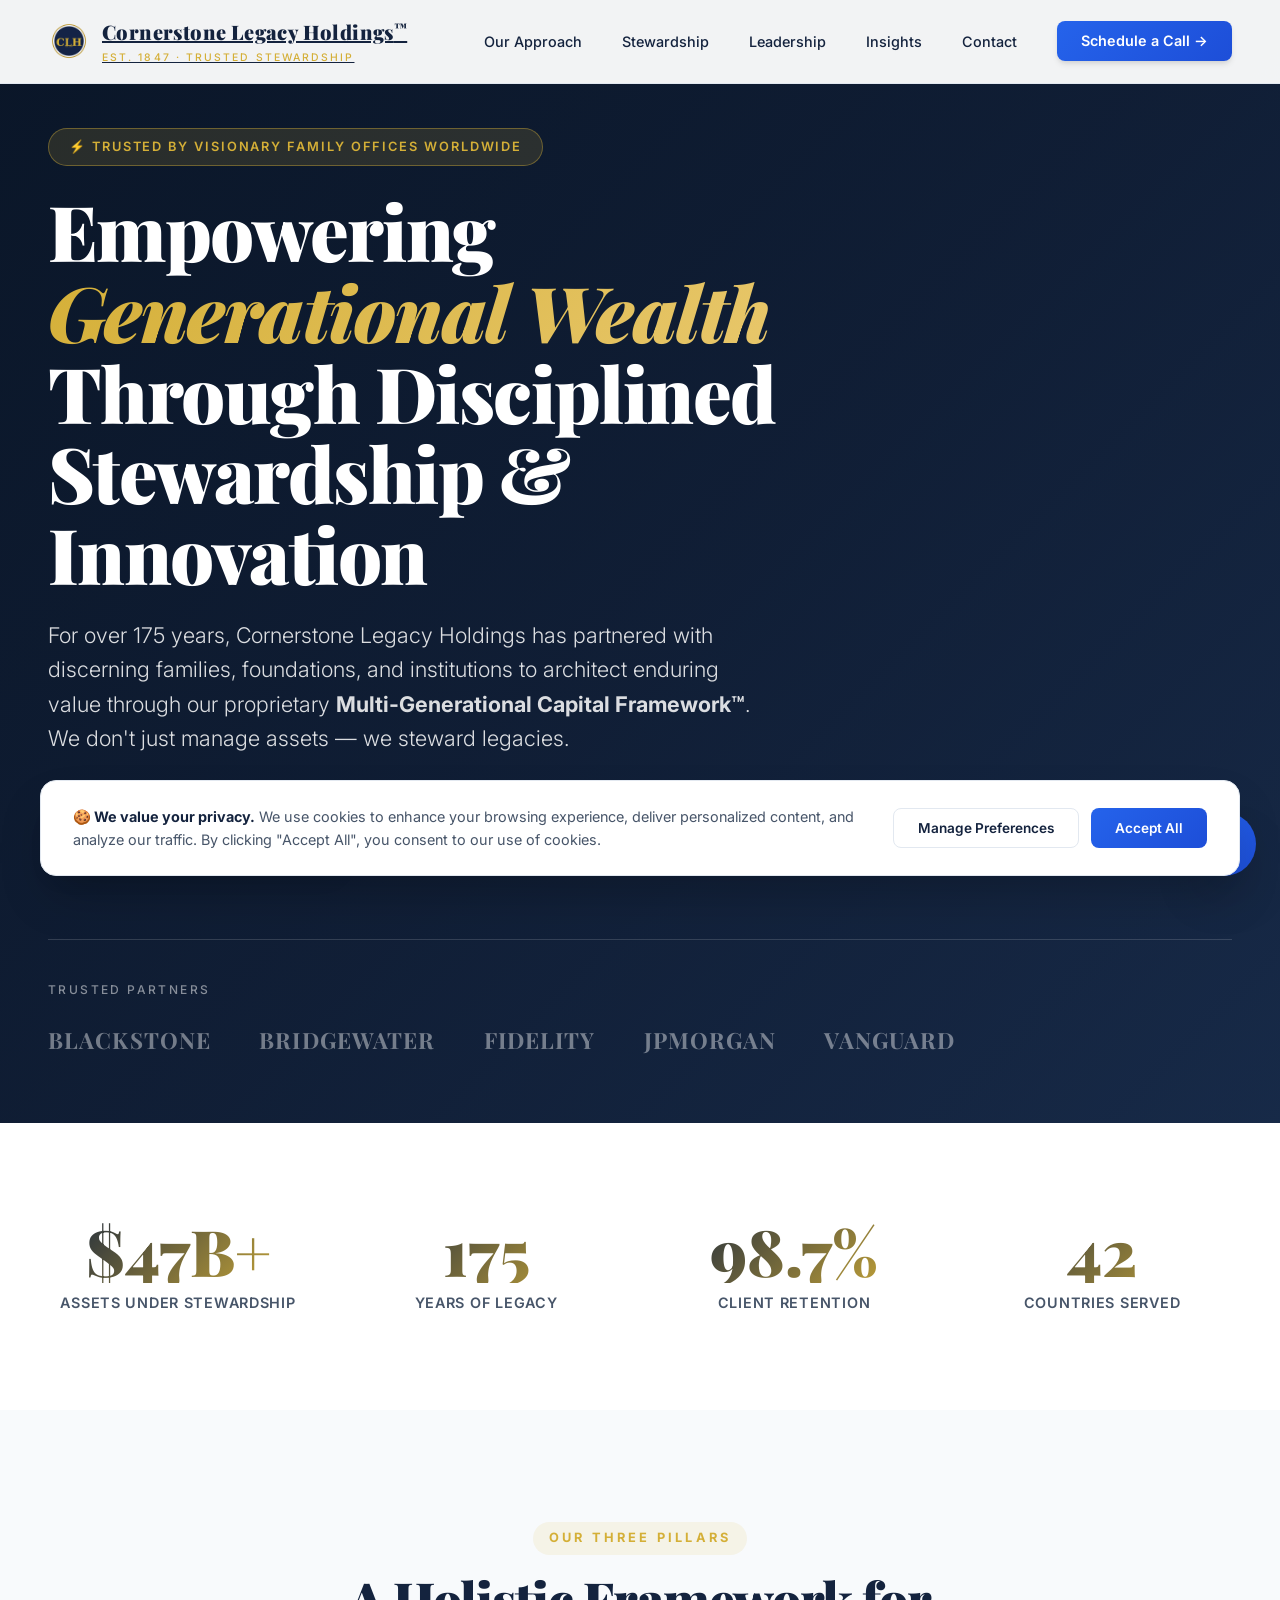
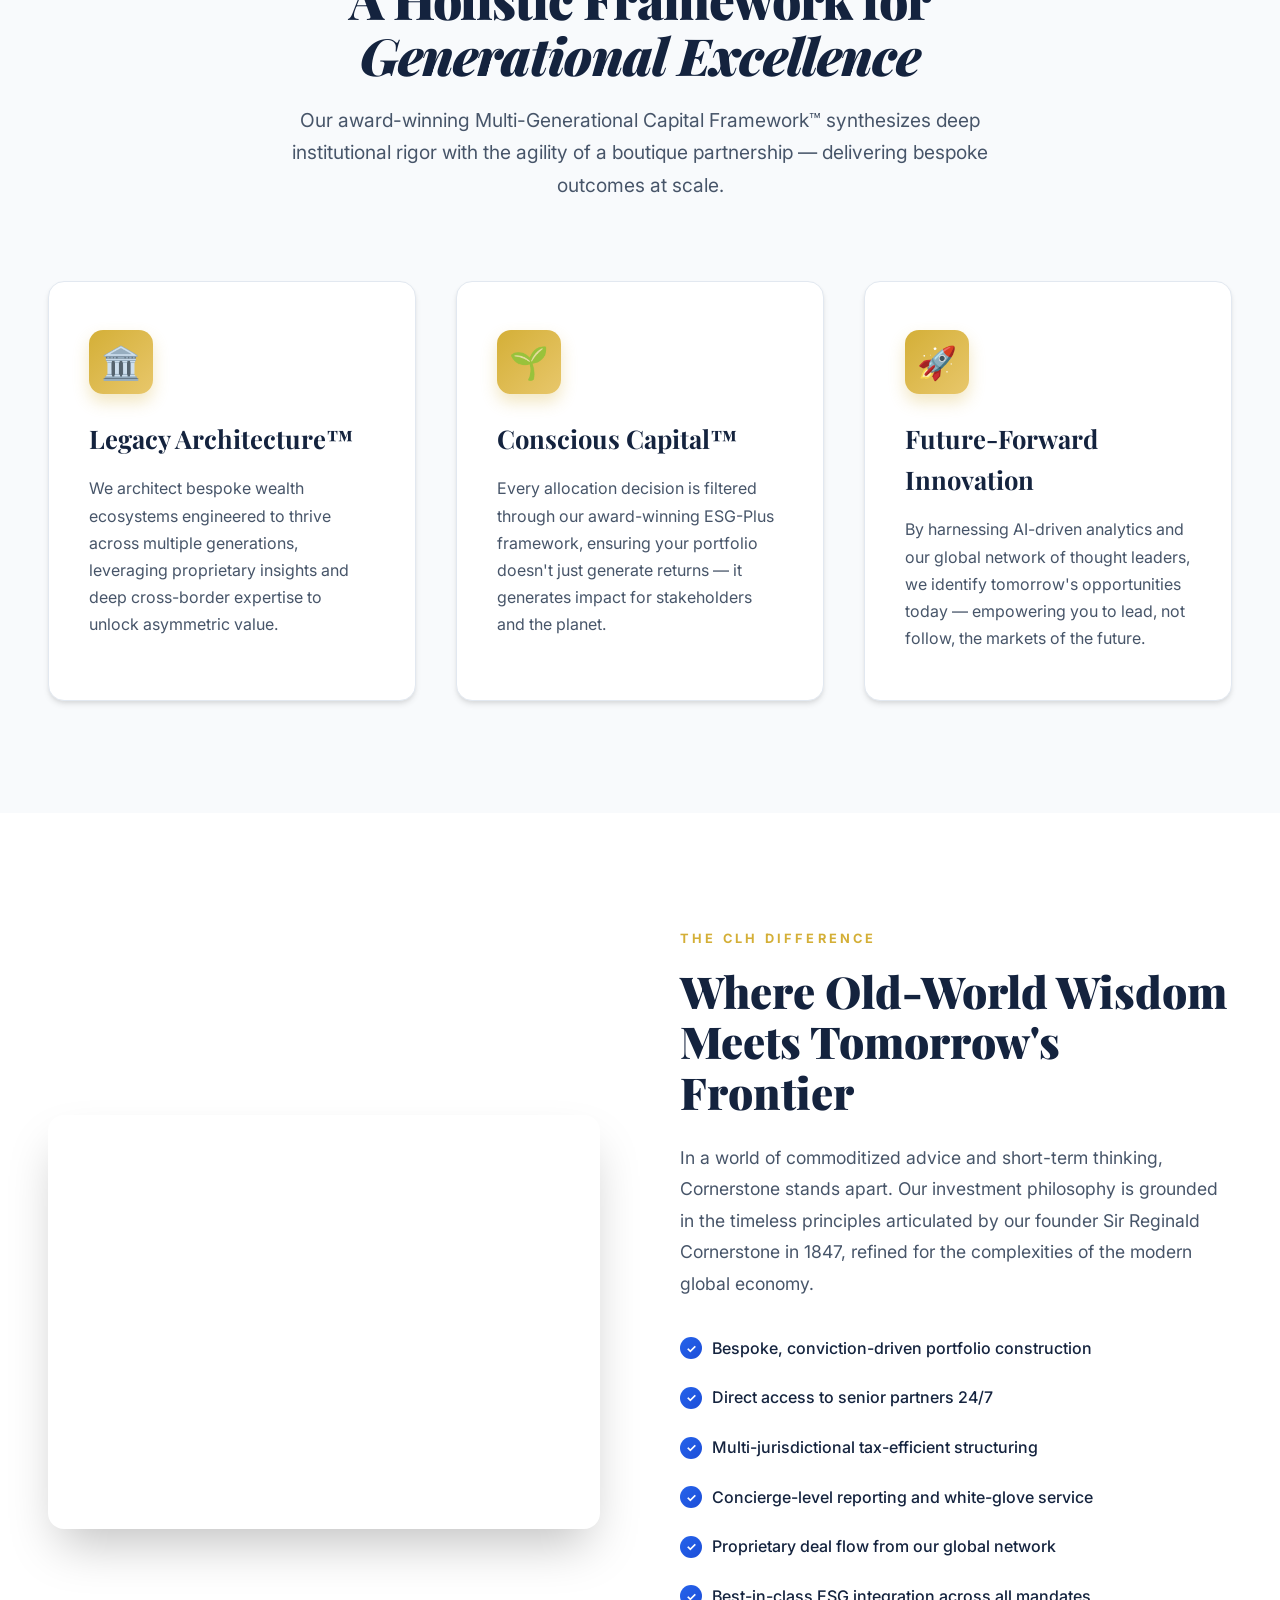
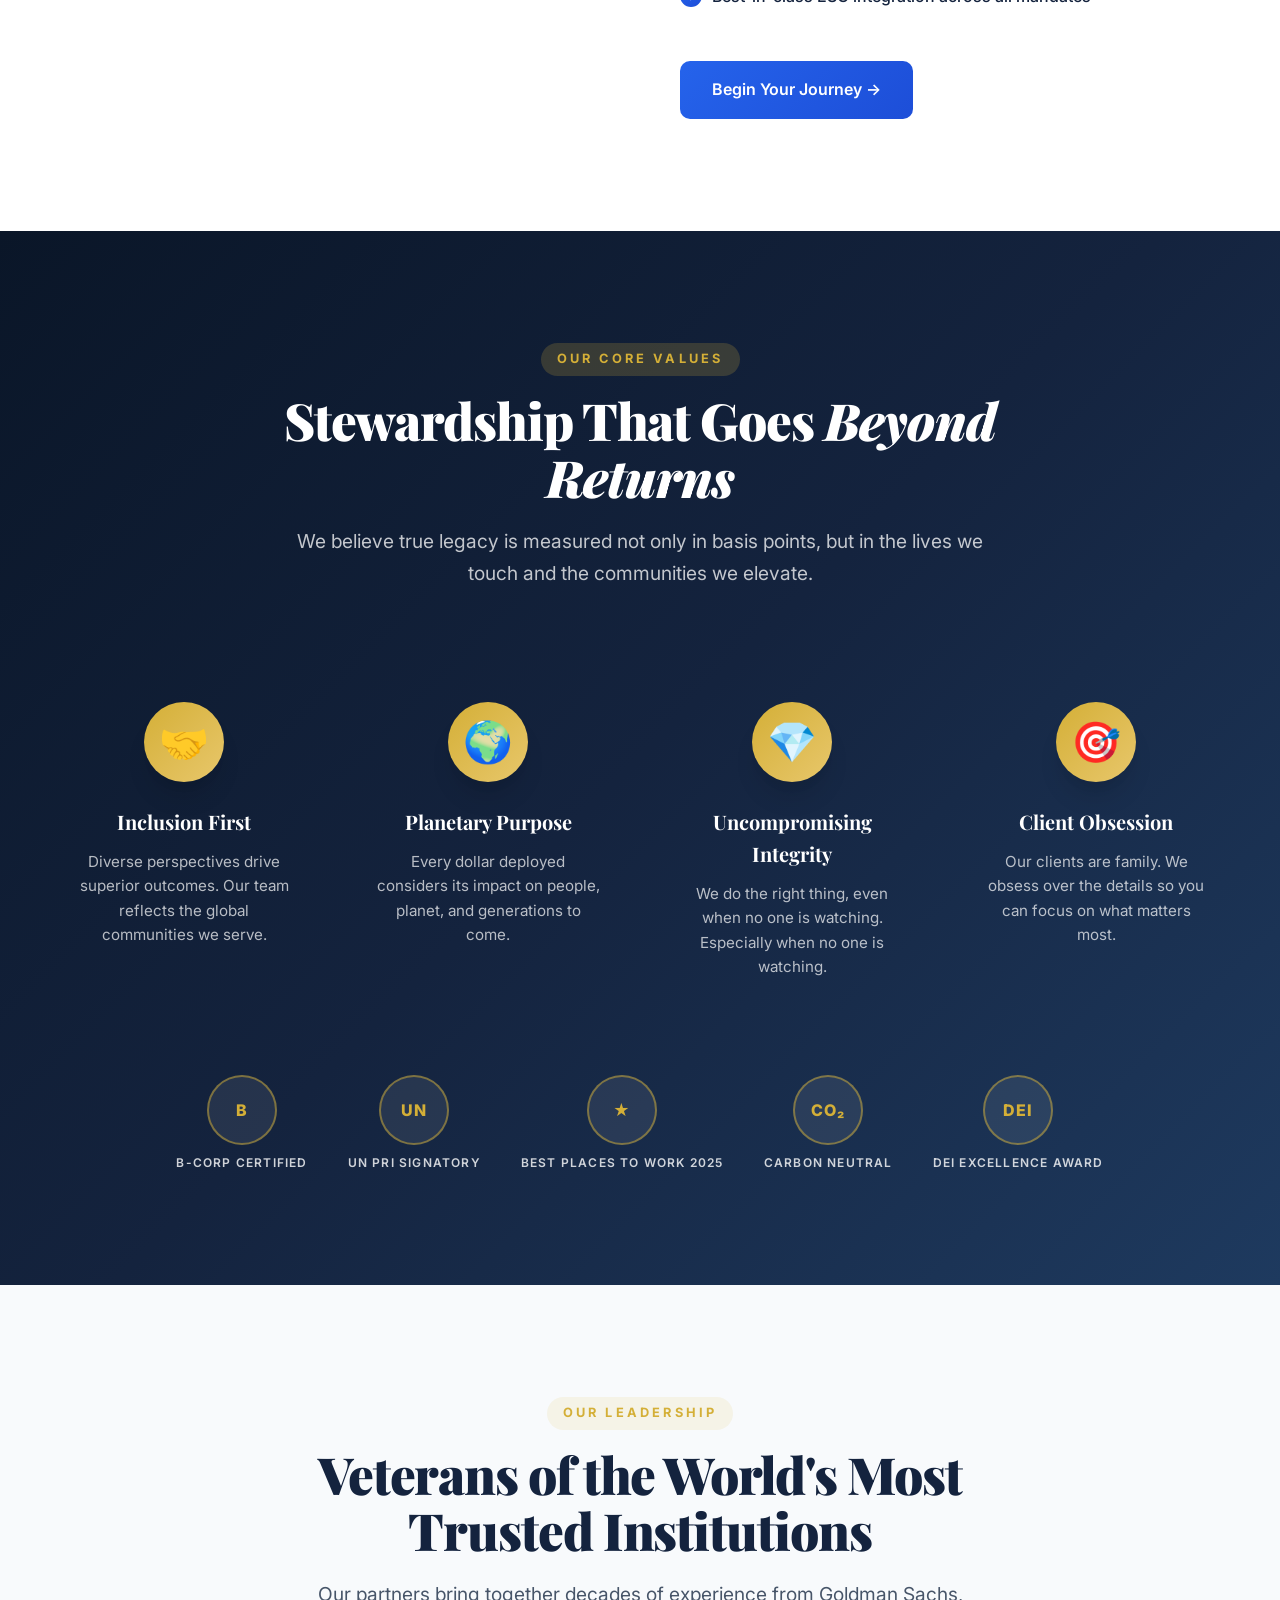
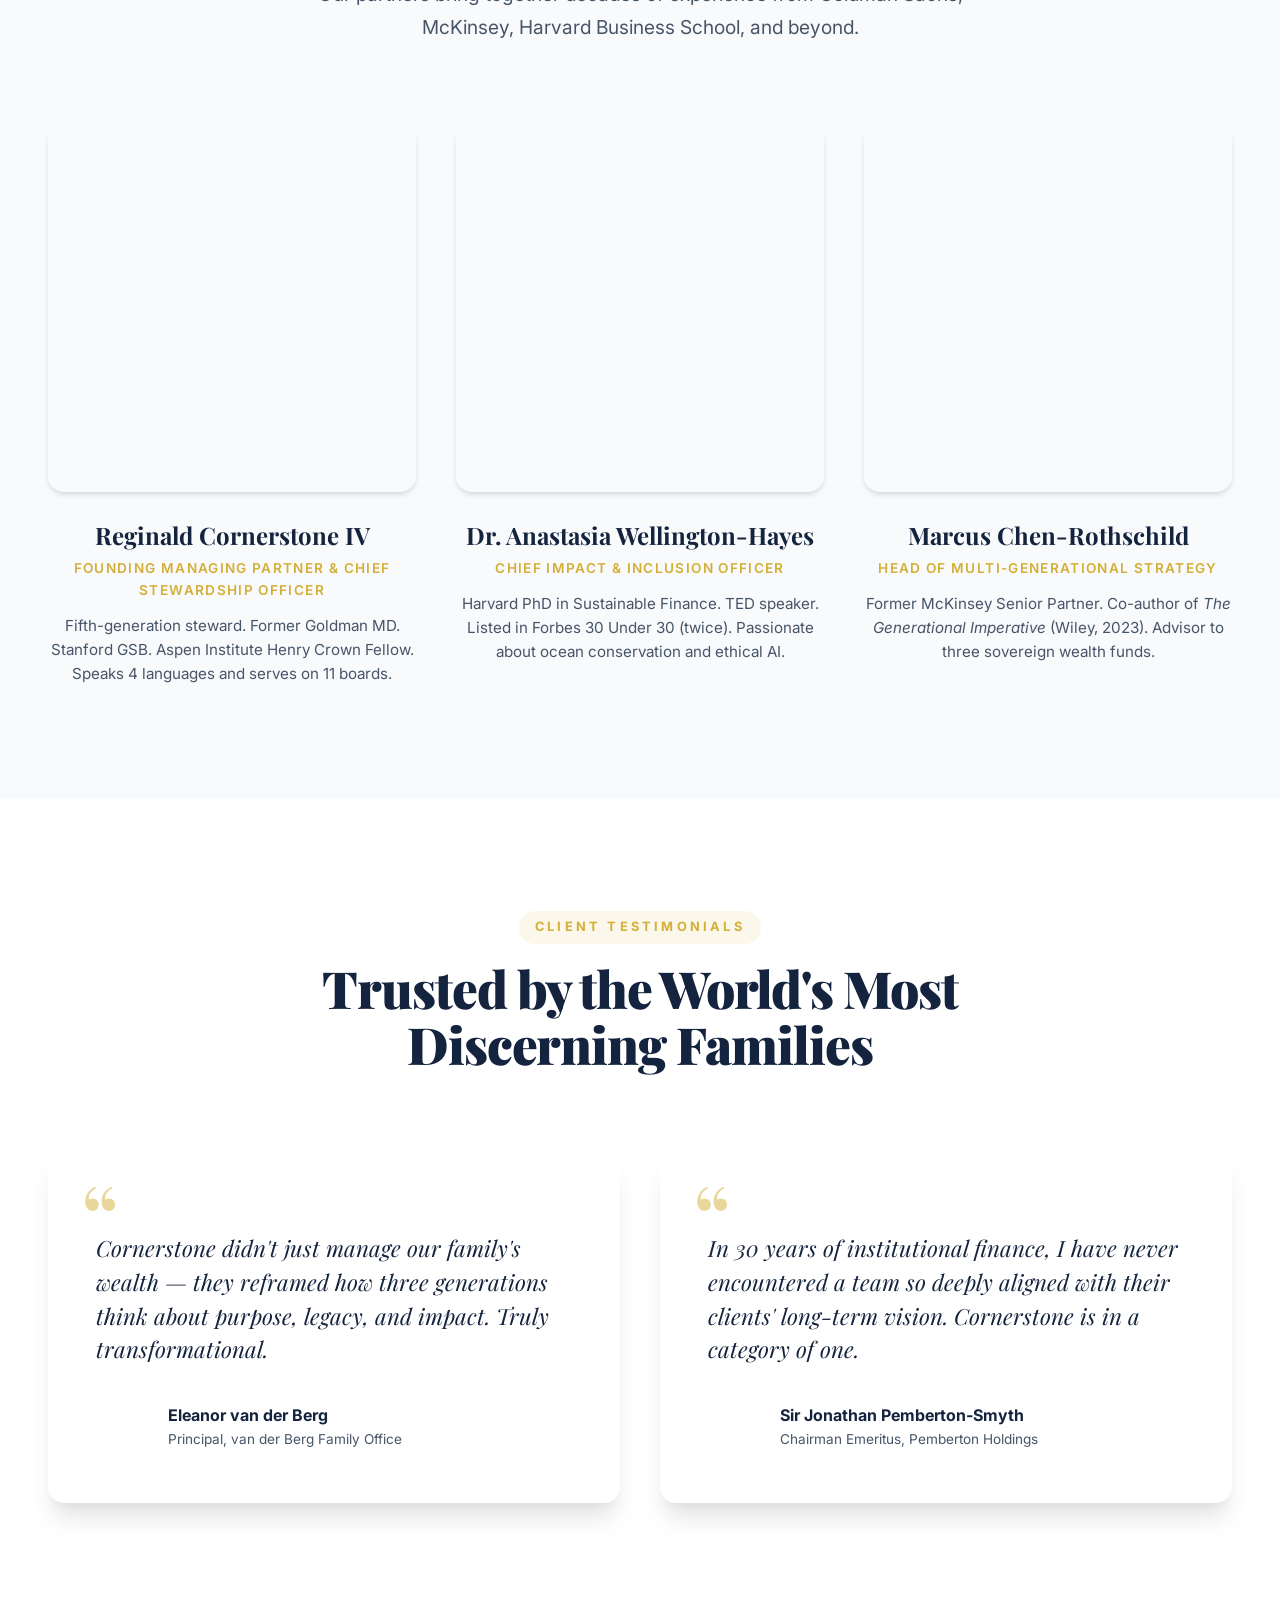
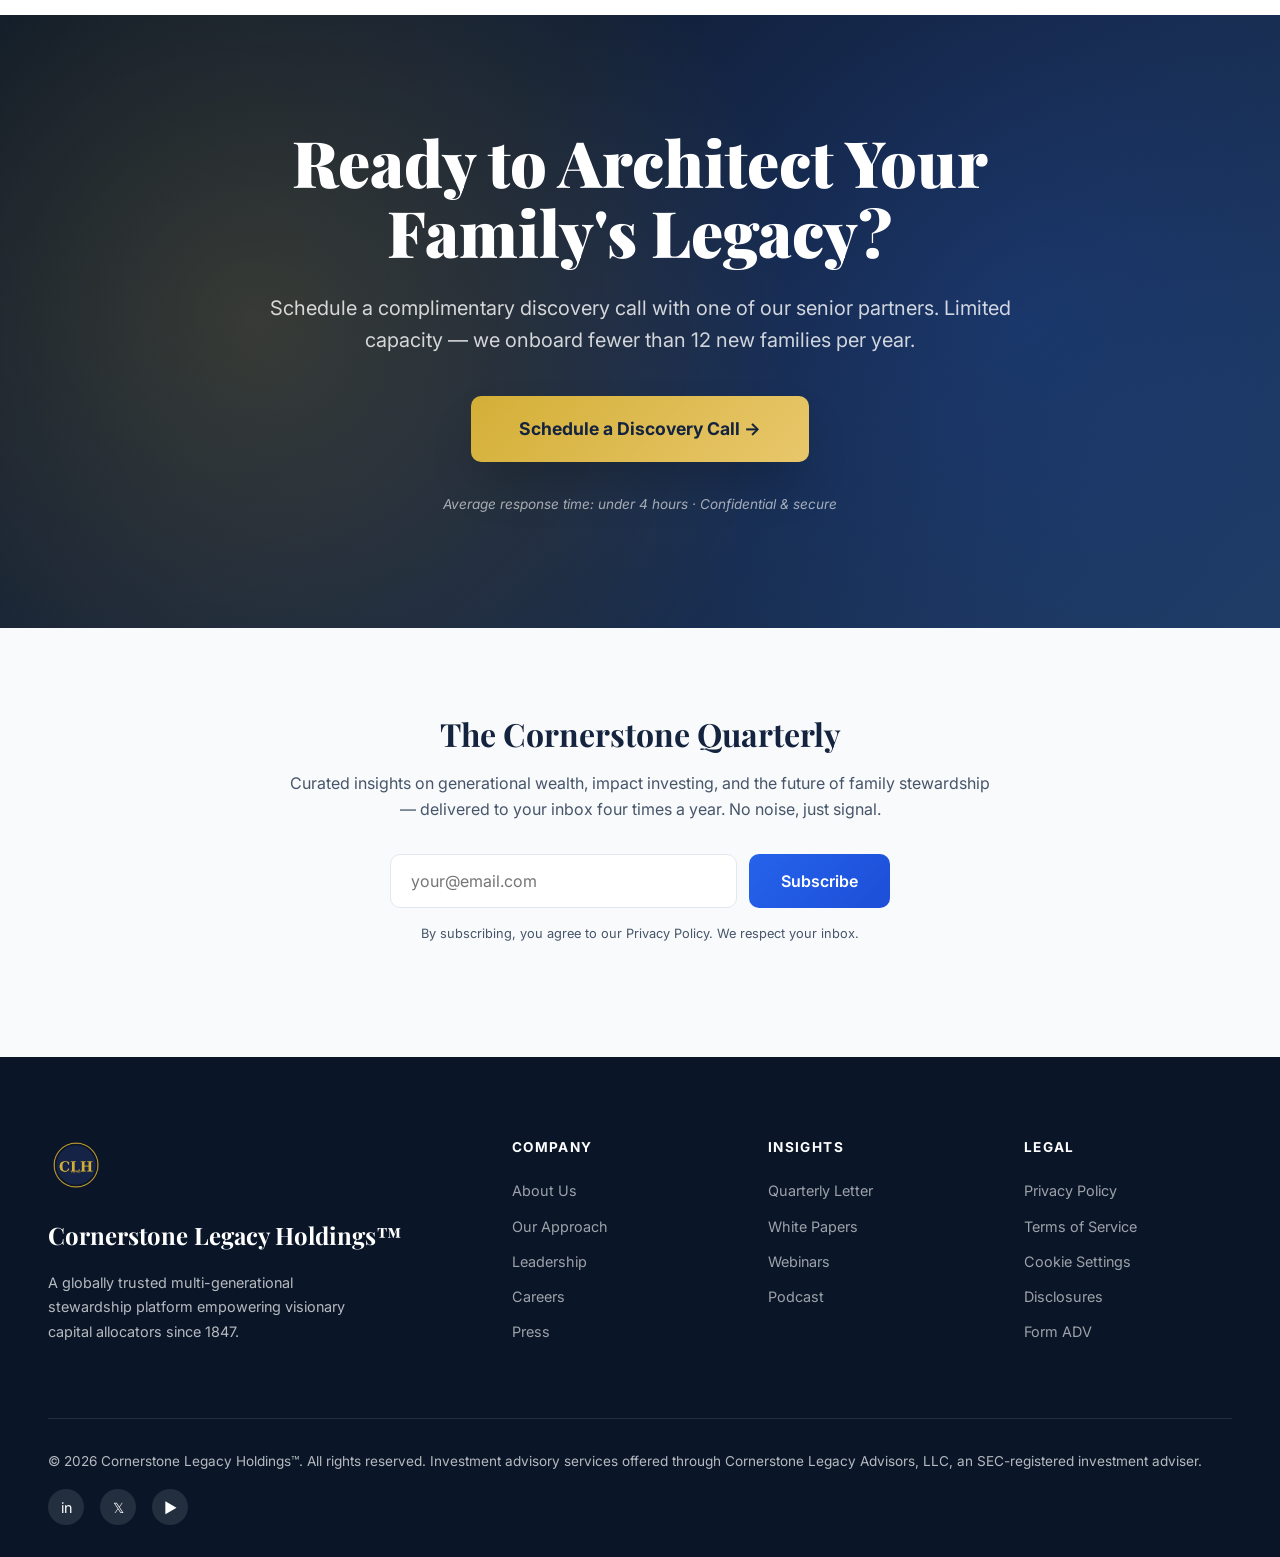
==== index.html @ 649a6844 "Add files via upload" ====
<!DOCTYPE html>
<html lang="en">
<head>
  <meta charset="UTF-8">
  <meta name="viewport" content="width=device-width, initial-scale=1.0">
  <title>Cornerstone Legacy Holdings™ | Disrupting Tradition. Honoring Legacy.</title>
  <meta name="description" content="Cornerstone Legacy Holdings is a globally trusted multi-generational stewardship platform empowering visionary capital allocators since 1847.">
  <link rel="icon" type="image/png" href="clh-logo.png">
  <link rel="stylesheet" href="style.css">
</head>
<body>

  <!-- NAVBAR -->
  <header class="navbar">
    <a href="#" class="brand">
      <img src="clh-logo.png" alt="CLH">
      <div>
        Cornerstone Legacy Holdings<sup style="font-size:0.6em">™</sup>
        <span class="tagline">Est. 1847 · Trusted Stewardship</span>
      </div>
    </a>
    <nav>
      <ul>
        <li><a href="#approach">Our Approach</a></li>
        <li><a href="#values">Stewardship</a></li>
        <li><a href="#team">Leadership</a></li>
        <li><a href="#insights">Insights</a></li>
        <li><a href="#contact">Contact</a></li>
        <li><a href="#contact" class="cta">Schedule a Call →</a></li>
      </ul>
    </nav>
  </header>

  <!-- HERO -->
  <section class="hero">
    <div class="hero-content">
      <div class="pre-headline">⚡ Trusted by Visionary Family Offices Worldwide</div>
      <h1>Empowering <span class="highlight">Generational Wealth</span> Through Disciplined Stewardship & Innovation</h1>
      <p class="lead">For over 175 years, Cornerstone Legacy Holdings has partnered with discerning families, foundations, and institutions to architect enduring value through our proprietary <strong>Multi-Generational Capital Framework™</strong>. We don't just manage assets — we steward legacies.</p>
      <div class="cta-row">
        <a href="#contact" class="btn-primary">Schedule a Discovery Call <span>→</span></a>
        <a href="#approach" class="btn-secondary">▶ Watch Our Story</a>
      </div>
      <div class="trusted-by">
        <p>Trusted Partners</p>
        <div class="logos">
          <span>BLACKSTONE</span>
          <span>BRIDGEWATER</span>
          <span>FIDELITY</span>
          <span>JPMORGAN</span>
          <span>VANGUARD</span>
        </div>
      </div>
    </div>
  </section>

  <!-- STATS -->
  <section class="stats">
    <div class="stats-grid">
      <div class="stat">
        <div class="number">$47B+</div>
        <div class="label">Assets Under Stewardship</div>
      </div>
      <div class="stat">
        <div class="number">175</div>
        <div class="label">Years of Legacy</div>
      </div>
      <div class="stat">
        <div class="number">98.7%</div>
        <div class="label">Client Retention</div>
      </div>
      <div class="stat">
        <div class="number">42</div>
        <div class="label">Countries Served</div>
      </div>
    </div>
  </section>

  <!-- PILLARS -->
  <section class="section section-light" id="approach">
    <div class="section-inner">
      <div class="section-header">
        <span class="eyebrow">Our Three Pillars</span>
        <h2>A Holistic Framework for <em>Generational Excellence</em></h2>
        <p>Our award-winning Multi-Generational Capital Framework™ synthesizes deep institutional rigor with the agility of a boutique partnership — delivering bespoke outcomes at scale.</p>
      </div>
      <div class="pillars">
        <div class="pillar">
          <div class="icon">🏛️</div>
          <h3>Legacy Architecture™</h3>
          <p>We architect bespoke wealth ecosystems engineered to thrive across multiple generations, leveraging proprietary insights and deep cross-border expertise to unlock asymmetric value.</p>
        </div>
        <div class="pillar">
          <div class="icon">🌱</div>
          <h3>Conscious Capital™</h3>
          <p>Every allocation decision is filtered through our award-winning ESG-Plus framework, ensuring your portfolio doesn't just generate returns — it generates impact for stakeholders and the planet.</p>
        </div>
        <div class="pillar">
          <div class="icon">🚀</div>
          <h3>Future-Forward Innovation</h3>
          <p>By harnessing AI-driven analytics and our global network of thought leaders, we identify tomorrow's opportunities today — empowering you to lead, not follow, the markets of the future.</p>
        </div>
      </div>
    </div>
  </section>

  <!-- APPROACH -->
  <section class="section">
    <div class="section-inner">
      <div class="approach-grid">
        <div class="approach-image"></div>
        <div class="approach-content">
          <span class="eyebrow">The CLH Difference</span>
          <h2>Where Old-World Wisdom Meets Tomorrow's Frontier</h2>
          <p>In a world of commoditized advice and short-term thinking, Cornerstone stands apart. Our investment philosophy is grounded in the timeless principles articulated by our founder Sir Reginald Cornerstone in 1847, refined for the complexities of the modern global economy.</p>
          <ul class="checklist">
            <li>Bespoke, conviction-driven portfolio construction</li>
            <li>Direct access to senior partners 24/7</li>
            <li>Multi-jurisdictional tax-efficient structuring</li>
            <li>Concierge-level reporting and white-glove service</li>
            <li>Proprietary deal flow from our global network</li>
            <li>Best-in-class ESG integration across all mandates</li>
          </ul>
          <a href="#contact" class="btn-primary" style="background: var(--gradient-cta); color: white; padding: 1rem 2rem; border-radius: 10px; text-decoration: none; display: inline-block; margin-top: 1rem; font-weight: 600;">Begin Your Journey →</a>
        </div>
      </div>
    </div>
  </section>

  <!-- VALUES (DEI/ESG section) -->
  <section class="section section-dark" id="values">
    <div class="section-inner">
      <div class="section-header">
        <span class="eyebrow" style="background: rgba(212,175,55,0.2);">Our Core Values</span>
        <h2>Stewardship That Goes <em>Beyond Returns</em></h2>
        <p>We believe true legacy is measured not only in basis points, but in the lives we touch and the communities we elevate.</p>
      </div>
      <div class="values">
        <div class="value">
          <div class="badge">🤝</div>
          <h4>Inclusion First</h4>
          <p>Diverse perspectives drive superior outcomes. Our team reflects the global communities we serve.</p>
        </div>
        <div class="value">
          <div class="badge">🌍</div>
          <h4>Planetary Purpose</h4>
          <p>Every dollar deployed considers its impact on people, planet, and generations to come.</p>
        </div>
        <div class="value">
          <div class="badge">💎</div>
          <h4>Uncompromising Integrity</h4>
          <p>We do the right thing, even when no one is watching. Especially when no one is watching.</p>
        </div>
        <div class="value">
          <div class="badge">🎯</div>
          <h4>Client Obsession</h4>
          <p>Our clients are family. We obsess over the details so you can focus on what matters most.</p>
        </div>
      </div>
      <div class="esg-badges">
        <div class="esg-badge"><div class="circle">B</div>B-Corp Certified</div>
        <div class="esg-badge"><div class="circle">UN</div>UN PRI Signatory</div>
        <div class="esg-badge"><div class="circle">★</div>Best Places to Work 2025</div>
        <div class="esg-badge"><div class="circle">CO₂</div>Carbon Neutral</div>
        <div class="esg-badge"><div class="circle">DEI</div>DEI Excellence Award</div>
      </div>
    </div>
  </section>

  <!-- TEAM -->
  <section class="section section-light" id="team">
    <div class="section-inner">
      <div class="section-header">
        <span class="eyebrow">Our Leadership</span>
        <h2>Veterans of the World's Most Trusted Institutions</h2>
        <p>Our partners bring together decades of experience from Goldman Sachs, McKinsey, Harvard Business School, and beyond.</p>
      </div>
      <div class="team-grid">
        <div class="team-card">
          <div class="photo" style="background-image:url('https://images.unsplash.com/photo-1560250097-0b93528c311a?auto=format&fit=crop&w=600&q=80');"></div>
          <h4>Reginald Cornerstone IV</h4>
          <div class="title">Founding Managing Partner & Chief Stewardship Officer</div>
          <p>Fifth-generation steward. Former Goldman MD. Stanford GSB. Aspen Institute Henry Crown Fellow. Speaks 4 languages and serves on 11 boards.</p>
        </div>
        <div class="team-card">
          <div class="photo" style="background-image:url('https://images.unsplash.com/photo-1573496359142-b8d87734a5a2?auto=format&fit=crop&w=600&q=80');"></div>
          <h4>Dr. Anastasia Wellington-Hayes</h4>
          <div class="title">Chief Impact & Inclusion Officer</div>
          <p>Harvard PhD in Sustainable Finance. TED speaker. Listed in Forbes 30 Under 30 (twice). Passionate about ocean conservation and ethical AI.</p>
        </div>
        <div class="team-card">
          <div class="photo" style="background-image:url('https://images.unsplash.com/photo-1507003211169-0a1dd7228f2d?auto=format&fit=crop&w=600&q=80');"></div>
          <h4>Marcus Chen-Rothschild</h4>
          <div class="title">Head of Multi-Generational Strategy</div>
          <p>Former McKinsey Senior Partner. Co-author of <em>The Generational Imperative</em> (Wiley, 2023). Advisor to three sovereign wealth funds.</p>
        </div>
      </div>
    </div>
  </section>

  <!-- TESTIMONIALS -->
  <section class="section">
    <div class="section-inner">
      <div class="section-header">
        <span class="eyebrow">Client Testimonials</span>
        <h2>Trusted by the World's Most Discerning Families</h2>
      </div>
      <div class="testimonials">
        <div class="testimonial">
          <blockquote>Cornerstone didn't just manage our family's wealth — they reframed how three generations think about purpose, legacy, and impact. Truly transformational.</blockquote>
          <div class="author">
            <div class="avatar" style="background-image:url('https://images.unsplash.com/photo-1438761681033-6461ffad8d80?auto=format&fit=crop&w=200&q=80');"></div>
            <div>
              <div class="name">Eleanor van der Berg</div>
              <div class="role">Principal, van der Berg Family Office</div>
            </div>
          </div>
        </div>
        <div class="testimonial">
          <blockquote>In 30 years of institutional finance, I have never encountered a team so deeply aligned with their clients' long-term vision. Cornerstone is in a category of one.</blockquote>
          <div class="author">
            <div class="avatar" style="background-image:url('https://images.unsplash.com/photo-1472099645785-5658abf4ff4e?auto=format&fit=crop&w=200&q=80');"></div>
            <div>
              <div class="name">Sir Jonathan Pemberton-Smyth</div>
              <div class="role">Chairman Emeritus, Pemberton Holdings</div>
            </div>
          </div>
        </div>
      </div>
    </div>
  </section>

  <!-- CTA -->
  <section class="cta-section" id="contact">
    <div class="inner">
      <h2>Ready to Architect Your Family's Legacy?</h2>
      <p>Schedule a complimentary discovery call with one of our senior partners. Limited capacity — we onboard fewer than 12 new families per year.</p>
      <a href="mailto:partnerships@cornerstonelegacy.com" class="btn-primary">Schedule a Discovery Call →</a>
      <div style="margin-top: 2rem; opacity: 0.6; font-size: 0.85rem;">
        <em>Average response time: under 4 hours · Confidential & secure</em>
      </div>
    </div>
  </section>

  <!-- NEWSLETTER -->
  <section class="newsletter">
    <div class="newsletter-inner">
      <h3>The Cornerstone Quarterly</h3>
      <p>Curated insights on generational wealth, impact investing, and the future of family stewardship — delivered to your inbox four times a year. No noise, just signal.</p>
      <form class="newsletter-form" onsubmit="event.preventDefault(); alert('Thank you for subscribing.');">
        <input type="email" placeholder="your@email.com" required>
        <button type="submit">Subscribe</button>
      </form>
      <p class="privacy">By subscribing, you agree to our Privacy Policy. We respect your inbox.</p>
    </div>
  </section>

  <!-- FOOTER -->
  <footer class="site-footer">
    <div class="footer-grid">
      <div class="footer-brand">
        <img src="clh-logo.png" alt="CLH">
        <h4>Cornerstone Legacy Holdings™</h4>
        <p>A globally trusted multi-generational stewardship platform empowering visionary capital allocators since 1847.</p>
      </div>
      <div class="footer-col">
        <h5>Company</h5>
        <ul>
          <li><a href="#">About Us</a></li>
          <li><a href="#">Our Approach</a></li>
          <li><a href="#">Leadership</a></li>
          <li><a href="#">Careers</a></li>
          <li><a href="#">Press</a></li>
        </ul>
      </div>
      <div class="footer-col">
        <h5>Insights</h5>
        <ul>
          <li><a href="#">Quarterly Letter</a></li>
          <li><a href="#">White Papers</a></li>
          <li><a href="#">Webinars</a></li>
          <li><a href="#">Podcast</a></li>
        </ul>
      </div>
      <div class="footer-col">
        <h5>Legal</h5>
        <ul>
          <li><a href="#">Privacy Policy</a></li>
          <li><a href="#">Terms of Service</a></li>
          <li><a href="#">Cookie Settings</a></li>
          <li><a href="#">Disclosures</a></li>
          <li><a href="#">Form ADV</a></li>
        </ul>
      </div>
    </div>
    <div class="footer-bottom">
      <div>© 2026 Cornerstone Legacy Holdings™. All rights reserved. Investment advisory services offered through Cornerstone Legacy Advisors, LLC, an SEC-registered investment adviser.</div>
      <div class="social">
        <a href="#" aria-label="LinkedIn">in</a>
        <a href="#" aria-label="Twitter">𝕏</a>
        <a href="#" aria-label="YouTube">▶</a>
      </div>
    </div>
  </footer>

  <!-- COOKIE BANNER -->
  <div class="cookie-banner" id="cookieBanner">
    <div class="text">
      <strong>🍪 We value your privacy.</strong> We use cookies to enhance your browsing experience, deliver personalized content, and analyze our traffic. By clicking "Accept All", you consent to our use of cookies.
    </div>
    <div class="actions">
      <button onclick="document.getElementById('cookieBanner').style.display='none'">Manage Preferences</button>
      <button class="accept" onclick="document.getElementById('cookieBanner').style.display='none'">Accept All</button>
    </div>
  </div>

  <!-- CHAT WIDGET -->
  <div class="chat-widget" onclick="alert('A senior partner will be with you shortly.');">💬</div>

  <!-- ANIMATE STAT NUMBERS -->
  <script>
  // Make the stat numbers count up on scroll
  const stats = document.querySelectorAll('.stat .number');
  const observer = new IntersectionObserver((entries) => {
    entries.forEach(entry => {
      if (entry.isIntersecting && !entry.target.dataset.done) {
        entry.target.dataset.done = '1';
        const final = entry.target.textContent;
        const match = final.match(/^([\$])?([\d.]+)(.*)$/);
        if (match) {
          const prefix = match[1] || '';
          const num = parseFloat(match[2]);
          const suffix = match[3] || '';
          let current = 0;
          const step = num / 60;
          const tick = () => {
            current += step;
            if (current >= num) {
              entry.target.textContent = final;
            } else {
              entry.target.textContent = prefix + (num >= 100 ? Math.round(current) : current.toFixed(1)) + suffix;
              requestAnimationFrame(tick);
            }
          };
          tick();
        }
      }
    });
  }, { threshold: 0.5 });
  stats.forEach(s => observer.observe(s));
  </script>

</body>
</html>
---- style.css ----
/* ==============================================
   CORNERSTONE LEGACY HOLDINGS — Brand System
   "Disrupting Tradition. Honoring Legacy."
   ============================================== */

@import url('https://fonts.googleapis.com/css2?family=Inter:wght@300;400;500;600;700;800&family=Playfair+Display:wght@700;900&display=swap');

:root {
  --navy: #14233E;
  --navy-deep: #0A1628;
  --gold: #D4AF37;
  --gold-light: #E8C76B;
  --slate: #475569;
  --gray-50: #F8FAFC;
  --gray-100: #F1F5F9;
  --gray-200: #E2E8F0;
  --gray-600: #475569;
  --white: #FFFFFF;
  --gradient-hero: linear-gradient(135deg, #0A1628 0%, #14233E 50%, #1E3A5F 100%);
  --gradient-gold: linear-gradient(135deg, #D4AF37 0%, #E8C76B 100%);
  --gradient-cta: linear-gradient(135deg, #2563EB 0%, #1D4ED8 100%);
  --shadow-sm: 0 1px 2px rgba(0,0,0,0.05);
  --shadow: 0 4px 6px -1px rgba(0,0,0,0.1), 0 2px 4px -1px rgba(0,0,0,0.06);
  --shadow-lg: 0 20px 25px -5px rgba(0,0,0,0.1), 0 10px 10px -5px rgba(0,0,0,0.04);
  --shadow-xl: 0 25px 50px -12px rgba(0,0,0,0.25);
}

* { margin: 0; padding: 0; box-sizing: border-box; }

html { scroll-behavior: smooth; }

body {
  font-family: 'Inter', -apple-system, BlinkMacSystemFont, sans-serif;
  color: var(--navy);
  line-height: 1.6;
  background: var(--white);
  overflow-x: hidden;
}

/* ============== NAVBAR ============== */

.navbar {
  position: fixed;
  top: 0;
  left: 0;
  right: 0;
  background: rgba(255,255,255,0.95);
  backdrop-filter: blur(12px);
  -webkit-backdrop-filter: blur(12px);
  border-bottom: 1px solid var(--gray-200);
  padding: 1rem 3rem;
  z-index: 1000;
  display: flex;
  justify-content: space-between;
  align-items: center;
  transition: all 0.3s ease;
}

.navbar .brand {
  display: flex;
  align-items: center;
  gap: 0.75rem;
  font-family: 'Playfair Display', serif;
  font-weight: 900;
  font-size: 1.25rem;
  color: var(--navy);
  letter-spacing: 0.02em;
}

.navbar .brand img {
  width: 42px;
  height: 42px;
}

.navbar .brand .tagline {
  display: block;
  font-family: 'Inter', sans-serif;
  font-size: 0.65rem;
  font-weight: 500;
  color: var(--gold);
  letter-spacing: 0.2em;
  text-transform: uppercase;
  margin-top: 2px;
}

.navbar nav ul {
  display: flex;
  gap: 2.5rem;
  list-style: none;
  align-items: center;
}

.navbar nav a {
  color: var(--navy);
  text-decoration: none;
  font-size: 0.9rem;
  font-weight: 500;
  transition: color 0.2s ease;
}

.navbar nav a:hover { color: var(--gold); }

.navbar .cta {
  background: var(--gradient-cta);
  color: white !important;
  padding: 0.7rem 1.5rem;
  border-radius: 8px;
  font-weight: 600;
  box-shadow: var(--shadow);
  transition: transform 0.2s ease, box-shadow 0.2s ease;
}

.navbar .cta:hover {
  transform: translateY(-2px);
  box-shadow: var(--shadow-lg);
}

/* ============== HERO ============== */

.hero {
  min-height: 100vh;
  background: var(--gradient-hero);
  color: white;
  position: relative;
  overflow: hidden;
  display: flex;
  align-items: center;
  padding: 8rem 3rem 4rem;
}

.hero::before {
  content: "";
  position: absolute;
  inset: 0;
  background-image: url('https://images.unsplash.com/photo-1486406146926-c627a92ad1ab?auto=format&fit=crop&w=2400&q=80');
  background-size: cover;
  background-position: center;
  opacity: 0.25;
  z-index: 0;
}

.hero::after {
  content: "";
  position: absolute;
  inset: 0;
  background: linear-gradient(135deg, rgba(10,22,40,0.85) 0%, rgba(20,35,62,0.7) 100%);
  z-index: 1;
}

.hero-content {
  position: relative;
  z-index: 2;
  max-width: 1280px;
  margin: 0 auto;
  width: 100%;
}

.hero .pre-headline {
  display: inline-block;
  padding: 0.5rem 1.25rem;
  background: rgba(212, 175, 55, 0.15);
  border: 1px solid rgba(212, 175, 55, 0.4);
  border-radius: 100px;
  color: var(--gold);
  font-size: 0.8rem;
  font-weight: 600;
  letter-spacing: 0.15em;
  text-transform: uppercase;
  margin-bottom: 1.5rem;
}

.hero h1 {
  font-family: 'Playfair Display', serif;
  font-size: clamp(2.5rem, 6vw, 5rem);
  font-weight: 900;
  line-height: 1.05;
  letter-spacing: -0.02em;
  margin-bottom: 1.5rem;
  max-width: 900px;
}

.hero h1 .highlight {
  background: var(--gradient-gold);
  -webkit-background-clip: text;
  -webkit-text-fill-color: transparent;
  background-clip: text;
  font-style: italic;
}

.hero p.lead {
  font-size: 1.35rem;
  line-height: 1.6;
  color: rgba(255,255,255,0.85);
  max-width: 720px;
  margin-bottom: 2.5rem;
  font-weight: 300;
}

.hero .cta-row {
  display: flex;
  gap: 1rem;
  flex-wrap: wrap;
}

.hero .btn-primary {
  background: var(--gradient-cta);
  color: white;
  padding: 1.1rem 2.25rem;
  border-radius: 10px;
  text-decoration: none;
  font-weight: 600;
  font-size: 1rem;
  display: inline-flex;
  align-items: center;
  gap: 0.5rem;
  box-shadow: var(--shadow-lg);
  transition: all 0.3s ease;
}

.hero .btn-primary:hover {
  transform: translateY(-3px);
  box-shadow: 0 30px 40px -10px rgba(37, 99, 235, 0.5);
}

.hero .btn-secondary {
  background: rgba(255,255,255,0.1);
  color: white;
  padding: 1.1rem 2.25rem;
  border-radius: 10px;
  text-decoration: none;
  font-weight: 500;
  font-size: 1rem;
  border: 1px solid rgba(255,255,255,0.3);
  backdrop-filter: blur(10px);
  transition: all 0.3s ease;
}

.hero .btn-secondary:hover {
  background: rgba(255,255,255,0.2);
  border-color: rgba(255,255,255,0.5);
}

/* Trusted by row */
.trusted-by {
  margin-top: 5rem;
  padding-top: 2.5rem;
  border-top: 1px solid rgba(255,255,255,0.15);
}

.trusted-by p {
  color: rgba(255,255,255,0.5);
  font-size: 0.75rem;
  font-weight: 500;
  letter-spacing: 0.2em;
  text-transform: uppercase;
  margin-bottom: 1.5rem;
}

.trusted-by .logos {
  display: flex;
  gap: 3rem;
  align-items: center;
  flex-wrap: wrap;
  opacity: 0.7;
  font-family: 'Playfair Display', serif;
  font-weight: 700;
}

.trusted-by .logos span {
  font-size: 1.4rem;
  color: rgba(255,255,255,0.6);
  letter-spacing: 0.05em;
}

/* ============== STATS ============== */

.stats {
  background: var(--white);
  padding: 6rem 3rem;
  position: relative;
}

.stats-grid {
  max-width: 1280px;
  margin: 0 auto;
  display: grid;
  grid-template-columns: repeat(4, 1fr);
  gap: 3rem;
  text-align: center;
}

.stat .number {
  font-family: 'Playfair Display', serif;
  font-size: 4rem;
  font-weight: 900;
  background: linear-gradient(135deg, var(--navy) 0%, var(--gold) 100%);
  -webkit-background-clip: text;
  -webkit-text-fill-color: transparent;
  line-height: 1;
  margin-bottom: 0.5rem;
}

.stat .label {
  color: var(--slate);
  font-size: 0.9rem;
  font-weight: 600;
  letter-spacing: 0.05em;
  text-transform: uppercase;
}

/* ============== SECTIONS ============== */

.section {
  padding: 7rem 3rem;
}

.section-light { background: var(--gray-50); }

.section-dark {
  background: var(--gradient-hero);
  color: white;
}

.section-inner {
  max-width: 1280px;
  margin: 0 auto;
}

.section-header {
  text-align: center;
  margin-bottom: 5rem;
}

.section-header .eyebrow {
  display: inline-block;
  color: var(--gold);
  font-size: 0.8rem;
  font-weight: 700;
  letter-spacing: 0.25em;
  text-transform: uppercase;
  margin-bottom: 1rem;
  padding: 0.4rem 1rem;
  background: rgba(212, 175, 55, 0.1);
  border-radius: 100px;
}

.section-header h2 {
  font-family: 'Playfair Display', serif;
  font-size: clamp(2rem, 4vw, 3.5rem);
  font-weight: 900;
  line-height: 1.1;
  letter-spacing: -0.02em;
  margin-bottom: 1.25rem;
  max-width: 800px;
  margin-left: auto;
  margin-right: auto;
}

.section-header p {
  font-size: 1.2rem;
  color: var(--slate);
  max-width: 700px;
  margin: 0 auto;
  line-height: 1.7;
}

.section-dark .section-header h2 { color: white; }
.section-dark .section-header p { color: rgba(255,255,255,0.75); }

/* Pillars (3-column feature grid) */
.pillars {
  display: grid;
  grid-template-columns: repeat(3, 1fr);
  gap: 2.5rem;
}

.pillar {
  background: white;
  padding: 3rem 2.5rem;
  border-radius: 16px;
  box-shadow: var(--shadow);
  transition: transform 0.3s ease, box-shadow 0.3s ease;
  border: 1px solid var(--gray-200);
}

.pillar:hover {
  transform: translateY(-8px);
  box-shadow: var(--shadow-xl);
}

.pillar .icon {
  width: 64px;
  height: 64px;
  background: var(--gradient-gold);
  border-radius: 14px;
  display: flex;
  align-items: center;
  justify-content: center;
  margin-bottom: 1.5rem;
  font-size: 2rem;
  color: var(--navy);
  box-shadow: 0 8px 16px rgba(212, 175, 55, 0.3);
}

.pillar h3 {
  font-family: 'Playfair Display', serif;
  font-size: 1.6rem;
  font-weight: 700;
  margin-bottom: 1rem;
  color: var(--navy);
}

.pillar p {
  color: var(--slate);
  line-height: 1.7;
}

/* Approach (2-column with image) */
.approach-grid {
  display: grid;
  grid-template-columns: 1fr 1fr;
  gap: 5rem;
  align-items: center;
}

.approach-image {
  border-radius: 16px;
  overflow: hidden;
  box-shadow: var(--shadow-xl);
  aspect-ratio: 4/3;
  background-image: url('https://images.unsplash.com/photo-1556761175-5973dc0f32e7?auto=format&fit=crop&w=1600&q=80');
  background-size: cover;
  background-position: center;
}

.approach-content h2 {
  font-family: 'Playfair Display', serif;
  font-size: 2.75rem;
  font-weight: 900;
  margin-bottom: 1.5rem;
  line-height: 1.15;
  color: var(--navy);
}

.approach-content .eyebrow {
  display: inline-block;
  color: var(--gold);
  font-size: 0.8rem;
  font-weight: 700;
  letter-spacing: 0.25em;
  text-transform: uppercase;
  margin-bottom: 1rem;
}

.approach-content p {
  color: var(--slate);
  font-size: 1.1rem;
  line-height: 1.8;
  margin-bottom: 1.5rem;
}

.checklist { list-style: none; margin: 1.5rem 0; }

.checklist li {
  padding: 0.75rem 0;
  padding-left: 2rem;
  position: relative;
  color: var(--navy);
  font-weight: 500;
}

.checklist li::before {
  content: "✓";
  position: absolute;
  left: 0;
  color: white;
  background: var(--gradient-cta);
  width: 22px;
  height: 22px;
  border-radius: 50%;
  display: flex;
  align-items: center;
  justify-content: center;
  font-size: 0.75rem;
  font-weight: 700;
  top: 0.85rem;
}

/* ESG / Values */
.values {
  display: grid;
  grid-template-columns: repeat(4, 1fr);
  gap: 2rem;
}

.value {
  text-align: center;
  padding: 2rem 1.5rem;
}

.value .badge {
  width: 80px;
  height: 80px;
  margin: 0 auto 1.5rem;
  background: var(--gradient-gold);
  border-radius: 50%;
  display: flex;
  align-items: center;
  justify-content: center;
  font-size: 2.5rem;
  box-shadow: var(--shadow-lg);
}

.value h4 {
  font-family: 'Playfair Display', serif;
  font-size: 1.25rem;
  font-weight: 700;
  margin-bottom: 0.75rem;
  color: white;
}

.value p {
  color: rgba(255,255,255,0.7);
  font-size: 0.95rem;
  line-height: 1.6;
}

/* ESG Badges row */
.esg-badges {
  display: flex;
  justify-content: center;
  gap: 2.5rem;
  margin-top: 4rem;
  flex-wrap: wrap;
}

.esg-badge {
  display: flex;
  flex-direction: column;
  align-items: center;
  gap: 0.5rem;
  color: rgba(255,255,255,0.8);
  font-size: 0.75rem;
  font-weight: 600;
  letter-spacing: 0.1em;
  text-transform: uppercase;
}

.esg-badge .circle {
  width: 70px;
  height: 70px;
  background: rgba(255,255,255,0.08);
  border: 2px solid rgba(212, 175, 55, 0.5);
  border-radius: 50%;
  display: flex;
  align-items: center;
  justify-content: center;
  font-size: 1rem;
  font-weight: 800;
  color: var(--gold);
}

/* Team */
.team-grid {
  display: grid;
  grid-template-columns: repeat(3, 1fr);
  gap: 2.5rem;
}

.team-card {
  text-align: center;
}

.team-card .photo {
  width: 100%;
  aspect-ratio: 1;
  border-radius: 16px;
  background-size: cover;
  background-position: center;
  margin-bottom: 1.5rem;
  box-shadow: var(--shadow);
}

.team-card h4 {
  font-family: 'Playfair Display', serif;
  font-size: 1.5rem;
  font-weight: 700;
  margin-bottom: 0.25rem;
  color: var(--navy);
}

.team-card .title {
  color: var(--gold);
  font-size: 0.85rem;
  font-weight: 600;
  letter-spacing: 0.1em;
  text-transform: uppercase;
  margin-bottom: 0.75rem;
}

.team-card p {
  color: var(--slate);
  font-size: 0.95rem;
  line-height: 1.6;
}

/* Testimonials */
.testimonials {
  display: grid;
  grid-template-columns: repeat(2, 1fr);
  gap: 2.5rem;
}

.testimonial {
  background: white;
  padding: 3rem;
  border-radius: 16px;
  box-shadow: var(--shadow-lg);
  position: relative;
}

.testimonial::before {
  content: "\201C";
  position: absolute;
  top: 1rem;
  left: 2rem;
  font-family: 'Playfair Display', serif;
  font-size: 6rem;
  color: var(--gold);
  line-height: 1;
  opacity: 0.5;
}

.testimonial blockquote {
  font-family: 'Playfair Display', serif;
  font-size: 1.4rem;
  line-height: 1.5;
  color: var(--navy);
  font-style: italic;
  margin-bottom: 2rem;
  margin-top: 2rem;
}

.testimonial .author {
  display: flex;
  align-items: center;
  gap: 1rem;
}

.testimonial .author .avatar {
  width: 56px;
  height: 56px;
  border-radius: 50%;
  background-size: cover;
  background-position: center;
}

.testimonial .author .name {
  font-weight: 700;
  color: var(--navy);
}

.testimonial .author .role {
  color: var(--slate);
  font-size: 0.85rem;
}

/* CTA section */
.cta-section {
  background: var(--gradient-hero);
  color: white;
  text-align: center;
  padding: 7rem 3rem;
  position: relative;
  overflow: hidden;
}

.cta-section::before {
  content: "";
  position: absolute;
  inset: 0;
  background-image: radial-gradient(circle at 20% 50%, rgba(212, 175, 55, 0.2) 0%, transparent 50%),
                    radial-gradient(circle at 80% 50%, rgba(37, 99, 235, 0.2) 0%, transparent 50%);
}

.cta-section .inner {
  position: relative;
  z-index: 2;
  max-width: 800px;
  margin: 0 auto;
}

.cta-section h2 {
  font-family: 'Playfair Display', serif;
  font-size: clamp(2.25rem, 5vw, 4rem);
  font-weight: 900;
  margin-bottom: 1.5rem;
  line-height: 1.1;
}

.cta-section p {
  font-size: 1.25rem;
  color: rgba(255,255,255,0.8);
  margin-bottom: 2.5rem;
}

.cta-section .btn-primary {
  background: var(--gradient-gold);
  color: var(--navy);
  padding: 1.2rem 3rem;
  font-weight: 700;
  font-size: 1.1rem;
  border-radius: 10px;
  text-decoration: none;
  display: inline-flex;
  align-items: center;
  gap: 0.5rem;
  box-shadow: var(--shadow-xl);
  transition: transform 0.3s ease;
}

.cta-section .btn-primary:hover { transform: translateY(-3px) scale(1.02); }

/* Newsletter */
.newsletter {
  background: var(--gray-50);
  padding: 5rem 3rem;
}

.newsletter-inner {
  max-width: 700px;
  margin: 0 auto;
  text-align: center;
}

.newsletter h3 {
  font-family: 'Playfair Display', serif;
  font-size: 2rem;
  font-weight: 700;
  color: var(--navy);
  margin-bottom: 0.75rem;
}

.newsletter p {
  color: var(--slate);
  margin-bottom: 2rem;
}

.newsletter-form {
  display: flex;
  gap: 0.75rem;
  max-width: 500px;
  margin: 0 auto;
}

.newsletter-form input {
  flex: 1;
  padding: 1rem 1.25rem;
  border: 1px solid var(--gray-200);
  border-radius: 10px;
  font-family: inherit;
  font-size: 1rem;
  background: white;
}

.newsletter-form button {
  background: var(--gradient-cta);
  color: white;
  border: none;
  padding: 1rem 2rem;
  border-radius: 10px;
  font-weight: 600;
  cursor: pointer;
  font-size: 1rem;
  font-family: inherit;
}

.newsletter .privacy {
  margin-top: 1rem;
  font-size: 0.8rem;
  color: var(--slate);
}

/* Footer */
.site-footer {
  background: var(--navy-deep);
  color: rgba(255,255,255,0.7);
  padding: 5rem 3rem 2rem;
}

.footer-grid {
  max-width: 1280px;
  margin: 0 auto;
  display: grid;
  grid-template-columns: 2fr 1fr 1fr 1fr;
  gap: 3rem;
  margin-bottom: 4rem;
}

.footer-brand img { width: 56px; margin-bottom: 1rem; }

.footer-brand h4 {
  font-family: 'Playfair Display', serif;
  font-size: 1.5rem;
  color: white;
  margin-bottom: 1rem;
}

.footer-brand p {
  font-size: 0.9rem;
  line-height: 1.7;
  max-width: 320px;
}

.footer-col h5 {
  color: white;
  font-size: 0.85rem;
  font-weight: 700;
  letter-spacing: 0.1em;
  text-transform: uppercase;
  margin-bottom: 1.25rem;
}

.footer-col ul {
  list-style: none;
}

.footer-col li {
  margin-bottom: 0.6rem;
}

.footer-col a {
  color: rgba(255,255,255,0.6);
  text-decoration: none;
  font-size: 0.9rem;
  transition: color 0.2s ease;
}

.footer-col a:hover { color: var(--gold); }

.footer-bottom {
  max-width: 1280px;
  margin: 0 auto;
  padding-top: 2rem;
  border-top: 1px solid rgba(255,255,255,0.1);
  display: flex;
  justify-content: space-between;
  align-items: center;
  flex-wrap: wrap;
  gap: 1rem;
  font-size: 0.85rem;
}

.footer-bottom .social {
  display: flex;
  gap: 1rem;
}

.footer-bottom .social a {
  width: 36px;
  height: 36px;
  background: rgba(255,255,255,0.1);
  border-radius: 50%;
  display: flex;
  align-items: center;
  justify-content: center;
  color: white;
  text-decoration: none;
  font-size: 0.9rem;
  transition: background 0.2s ease;
}

.footer-bottom .social a:hover { background: var(--gold); }

/* Cookie banner */
.cookie-banner {
  position: fixed;
  bottom: 1.5rem;
  left: 1.5rem;
  right: 1.5rem;
  max-width: 1200px;
  margin: 0 auto;
  background: white;
  border-radius: 16px;
  padding: 1.5rem 2rem;
  box-shadow: var(--shadow-xl);
  z-index: 999;
  display: flex;
  align-items: center;
  gap: 2rem;
  border: 1px solid var(--gray-200);
}

.cookie-banner .text {
  flex: 1;
  font-size: 0.9rem;
  color: var(--slate);
  line-height: 1.6;
}

.cookie-banner .text strong { color: var(--navy); }

.cookie-banner .actions {
  display: flex;
  gap: 0.75rem;
}

.cookie-banner button {
  padding: 0.7rem 1.5rem;
  border-radius: 8px;
  font-family: inherit;
  font-weight: 600;
  font-size: 0.85rem;
  cursor: pointer;
  border: 1px solid var(--gray-200);
  background: white;
  color: var(--navy);
}

.cookie-banner button.accept {
  background: var(--gradient-cta);
  color: white;
  border: none;
}

/* Chat widget */
.chat-widget {
  position: fixed;
  bottom: 1.5rem;
  right: 1.5rem;
  width: 64px;
  height: 64px;
  background: var(--gradient-cta);
  border-radius: 50%;
  display: flex;
  align-items: center;
  justify-content: center;
  cursor: pointer;
  box-shadow: var(--shadow-xl);
  z-index: 998;
  font-size: 1.5rem;
  color: white;
  animation: pulse 2s ease-in-out infinite;
}

@keyframes pulse {
  0%, 100% { box-shadow: 0 0 0 0 rgba(37, 99, 235, 0.5); }
  50% { box-shadow: 0 0 0 20px rgba(37, 99, 235, 0); }
}

/* Responsive */
@media (max-width: 1024px) {
  .stats-grid { grid-template-columns: repeat(2, 1fr); }
  .pillars { grid-template-columns: 1fr; }
  .approach-grid { grid-template-columns: 1fr; gap: 3rem; }
  .values { grid-template-columns: repeat(2, 1fr); }
  .team-grid { grid-template-columns: 1fr; }
  .testimonials { grid-template-columns: 1fr; }
  .footer-grid { grid-template-columns: 1fr 1fr; }
  .navbar nav ul { display: none; }
  .navbar { padding: 1rem 1.5rem; }
  .hero { padding: 7rem 1.5rem 4rem; }
  .section { padding: 5rem 1.5rem; }
}
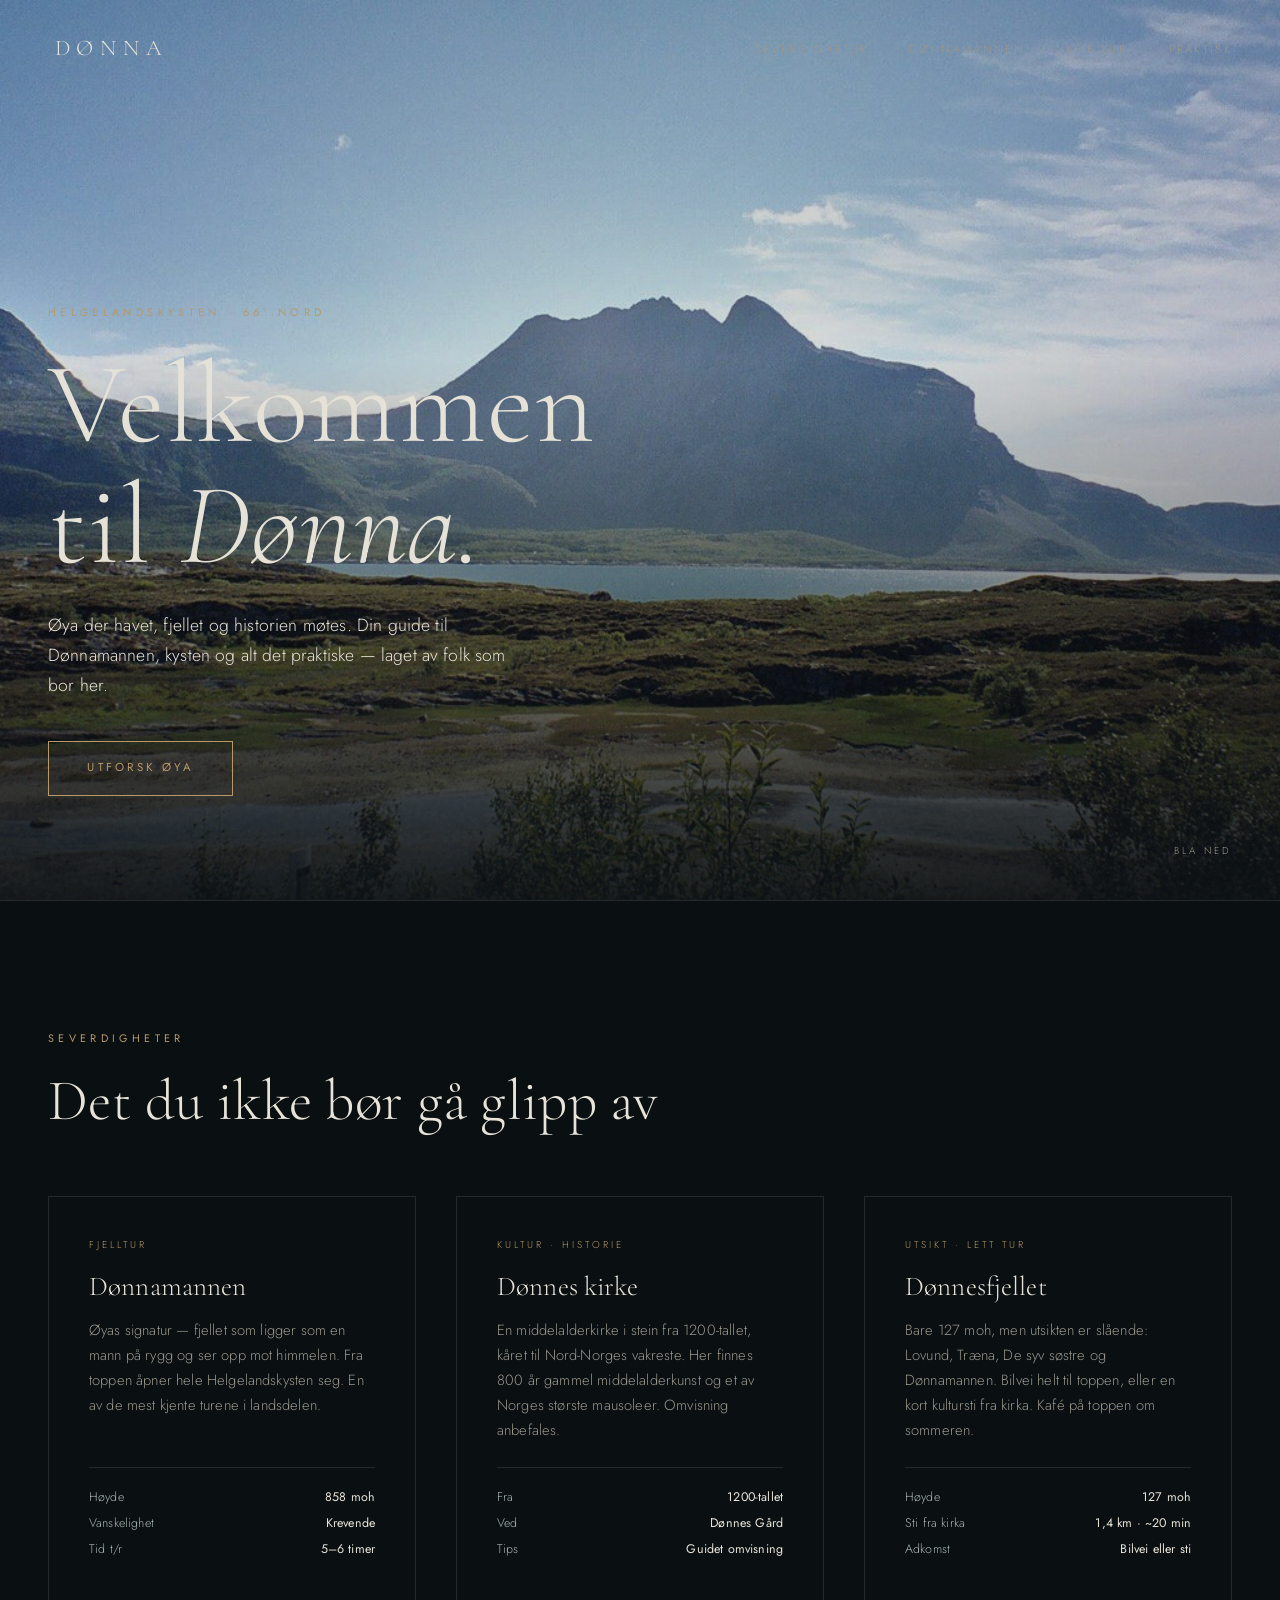
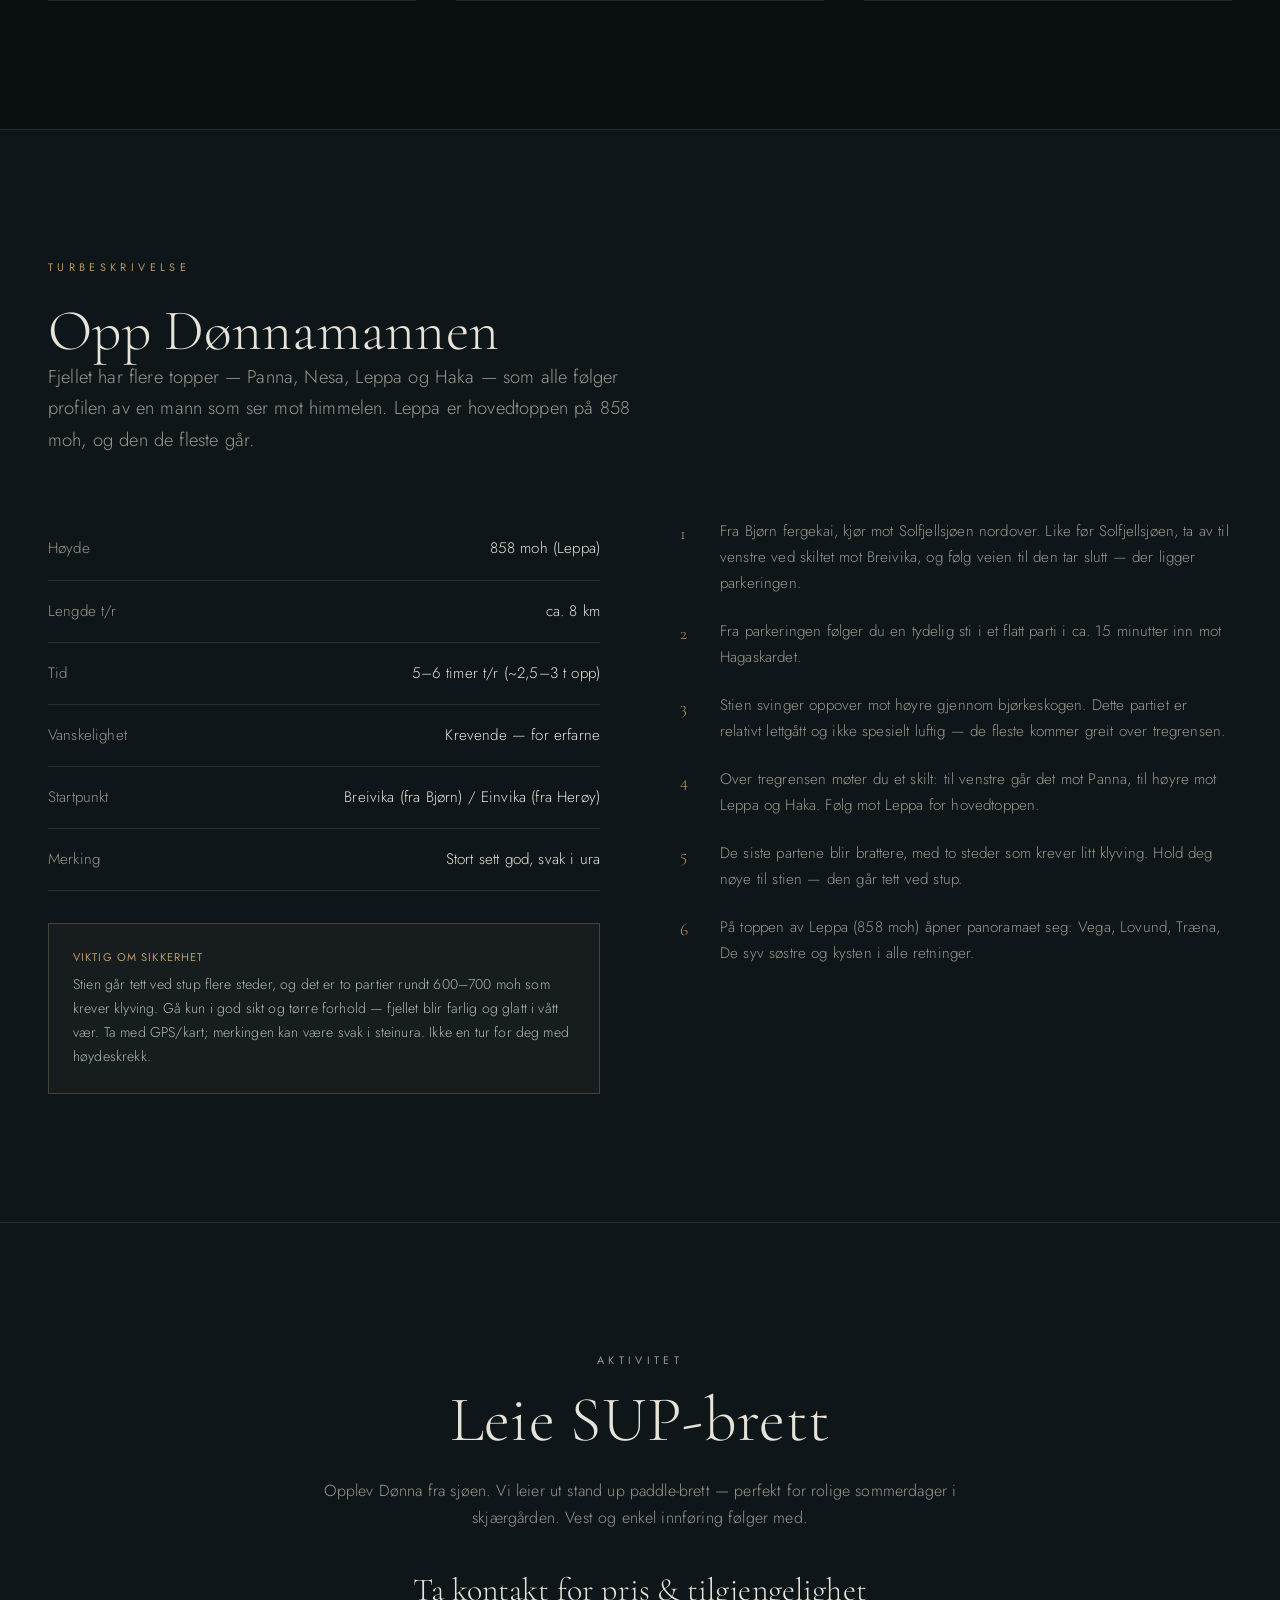
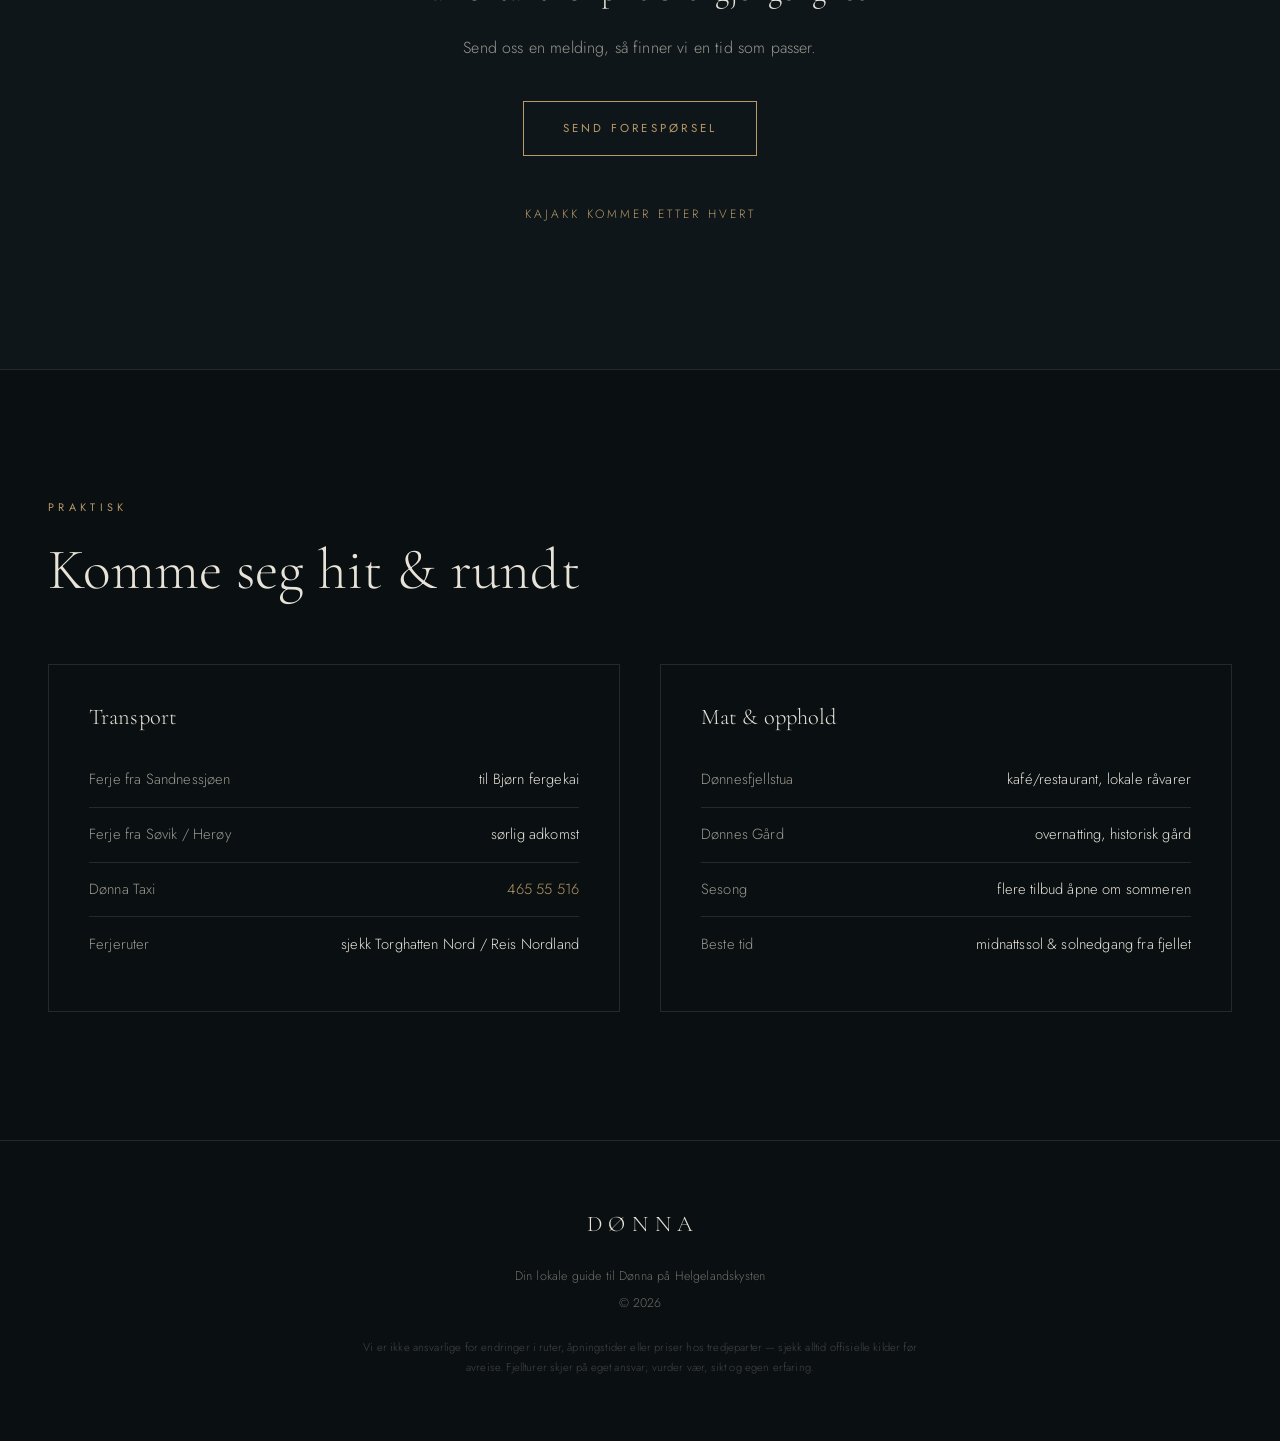
==== commit 224a3c2c: "test" ====
--- a/index.html
+++ b/index.html
@@ -1,354 +1,313 @@
 <!DOCTYPE html>
-<html lang="en">
+<html lang="no">
 <head>
-  <meta charset="UTF-8">
-  <meta name="viewport" content="width=device-width, initial-scale=1.0">
-  <title>Cornerstone Legacy Holdings™ | Disrupting Tradition. Honoring Legacy.</title>
-  <meta name="description" content="Cornerstone Legacy Holdings is a globally trusted multi-generational stewardship platform empowering visionary capital allocators since 1847.">
-  <link rel="icon" type="image/png" href="clh-logo.png">
-  <link rel="stylesheet" href="style.css">
+<meta charset="UTF-8">
+<meta name="viewport" content="width=device-width, initial-scale=1.0">
+<title>Visit Dønna — Helgelandskysten</title>
+<meta name="description" content="Din guide til Dønna på Helgelandskysten. Dønnamannen, Dønnes kirke, Dønnesfjellet, transport, drosje og SUP-utleie.">
+<link rel="preconnect" href="https://fonts.googleapis.com">
+<link rel="preconnect" href="https://fonts.gstatic.com" crossorigin>
+<link href="https://fonts.googleapis.com/css2?family=Cormorant+Garamond:ital,wght@0,300;0,400;0,500;1,300;1,400&family=Jost:wght@300;400;500&display=swap" rel="stylesheet">
+<style>
+  :root{
+    --abyss:#0a0f12;
+    --deep:#0e161a;
+    --slate:#16252a;
+    --moss:#3d5751;
+    --pale:#a9b8b1;
+    --bone:#e7e3d8;
+    --bone-dim:#9a978d;
+    --gold:#b89968;
+    --line:rgba(231,227,216,.12);
+    --display:'Cormorant Garamond', Georgia, serif;
+    --body:'Jost', sans-serif;
+  }
+  *{margin:0;padding:0;box-sizing:border-box}
+  html{scroll-behavior:smooth}
+  body{font-family:var(--body);background:var(--abyss);color:var(--bone);font-weight:300;
+    line-height:1.7;letter-spacing:.01em;overflow-x:hidden;-webkit-font-smoothing:antialiased}
+  .grain{position:fixed;inset:0;z-index:9999;pointer-events:none;opacity:.05;
+    background-image:url("data:image/svg+xml,%3Csvg viewBox='0 0 200 200' xmlns='http://www.w3.org/2000/svg'%3E%3Cfilter id='n'%3E%3CfeTurbulence type='fractalNoise' baseFrequency='0.85' numOctaves='4'/%3E%3C/filter%3E%3Crect width='100%25' height='100%25' filter='url(%23n)'/%3E%3C/svg%3E");}
+
+  .eyebrow{text-transform:uppercase;letter-spacing:.4em;font-size:.68rem;font-weight:400;
+    color:var(--gold);margin-bottom:1.5rem}
+  h1,h2,h3{font-family:var(--display);font-weight:300;line-height:1.05;letter-spacing:.005em}
+  h1 em,h2 em{font-style:italic}
+  a{color:inherit}
+
+  .btn{display:inline-block;font-family:var(--body);text-decoration:none;font-size:.72rem;
+    letter-spacing:.28em;text-transform:uppercase;font-weight:400;padding:1.05rem 2.4rem;
+    border:1px solid var(--gold);color:var(--gold);background:transparent;
+    transition:all .6s cubic-bezier(.16,1,.3,1);position:relative;overflow:hidden}
+  .btn::after{content:'';position:absolute;inset:0;background:var(--gold);transform:scaleX(0);
+    transform-origin:left;transition:transform .6s cubic-bezier(.16,1,.3,1);z-index:-1}
+  .btn:hover{color:var(--abyss)}
+  .btn:hover::after{transform:scaleX(1)}
+  .btn span{position:relative;z-index:1}
+
+  /* Nav */
+  nav{position:fixed;top:0;left:0;right:0;z-index:1000;padding:1.8rem 0;
+    transition:transform .5s ease,background .5s ease,padding .5s ease}
+  nav.scrolled{background:rgba(10,15,18,.88);backdrop-filter:blur(12px);padding:1.1rem 0;border-bottom:1px solid var(--line)}
+  .nav-inner{max-width:1280px;margin:0 auto;padding:0 3rem;display:flex;justify-content:space-between;align-items:center}
+  .logo{font-family:var(--display);font-size:1.4rem;color:var(--bone);text-decoration:none;
+    letter-spacing:.3em;text-transform:uppercase;padding-left:.3em}
+  .nav-links{list-style:none;display:flex;gap:2.6rem;align-items:center}
+  .nav-links a{color:var(--bone-dim);text-decoration:none;font-size:.72rem;letter-spacing:.2em;
+    text-transform:uppercase;transition:color .4s}
+  .nav-links a:hover{color:var(--bone)}
+
+  /* Hero */
+  .hero{position:relative;height:100vh;min-height:640px;display:flex;align-items:flex-end;
+    justify-content:flex-start;overflow:hidden}
+  .hero-img{position:absolute;inset:0;
+    background:linear-gradient(180deg,rgba(10,15,18,.25) 0%,rgba(10,15,18,.15) 40%,rgba(10,15,18,.95) 100%),
+      url('donnamannen.png') center/cover no-repeat;}
+  .hero-fallback{position:absolute;inset:0;z-index:-1;
+    background:linear-gradient(180deg,#3a5a6a,#16252a 70%,var(--abyss));}
+  .hero-content{position:relative;z-index:2;max-width:1280px;width:100%;margin:0 auto;
+    padding:0 3rem 6rem}
+  .hero h1{font-size:clamp(3rem,9vw,7.5rem);margin-bottom:1.5rem;letter-spacing:.01em}
+  .hero-sub{font-size:1.1rem;max-width:460px;color:var(--bone);opacity:.9;margin-bottom:2.5rem}
+  .scroll-hint{position:absolute;bottom:2.5rem;right:3rem;color:var(--bone-dim);z-index:2;
+    font-size:.62rem;letter-spacing:.3em;text-transform:uppercase}
+
+  section{padding:8rem 3rem;border-top:1px solid var(--line)}
+  .wrap{max-width:1280px;margin:0 auto}
+  .sec-head{margin-bottom:4rem;max-width:620px}
+  .sec-head h2{font-size:clamp(2.2rem,5vw,3.6rem);margin-top:.5rem}
+  .lead{font-size:1.15rem;color:var(--bone-dim);max-width:620px}
+
+  /* Attractions grid */
+  .cards{display:grid;grid-template-columns:repeat(3,1fr);gap:2.5rem}
+  .card{border:1px solid var(--line);padding:2.5rem;transition:border-color .5s,transform .5s;
+    display:flex;flex-direction:column}
+  .card:hover{border-color:rgba(184,153,104,.4);transform:translateY(-4px)}
+  .card .tag{font-size:.62rem;letter-spacing:.3em;text-transform:uppercase;color:var(--gold);margin-bottom:1.2rem}
+  .card h3{font-size:1.7rem;margin-bottom:1rem}
+  .card p{font-size:.92rem;color:var(--bone-dim);margin-bottom:1.5rem;flex-grow:1}
+  .card .meta{font-size:.78rem;color:var(--pale);border-top:1px solid var(--line);padding-top:1.2rem;
+    display:flex;flex-direction:column;gap:.3rem}
+  .card .meta span{display:flex;justify-content:space-between}
+  .card .meta span b{color:var(--bone);font-weight:400}
+
+  /* Hike detail */
+  .hike{background:var(--deep)}
+  .hike-grid{display:grid;grid-template-columns:1fr 1fr;gap:5rem;align-items:start}
+  .hike-facts{list-style:none}
+  .hike-facts li{display:flex;justify-content:space-between;padding:1.1rem 0;border-bottom:1px solid var(--line);font-size:.95rem}
+  .hike-facts li span:first-child{color:var(--bone-dim)}
+  .hike-facts li span:last-child{color:var(--bone);text-align:right}
+  .hike-steps{counter-reset:step}
+  .hike-steps p{position:relative;padding-left:2.5rem;margin-bottom:1.4rem;color:var(--bone-dim);font-size:.95rem}
+  .hike-steps p::before{counter-increment:step;content:counter(step);position:absolute;left:0;top:0;
+    font-family:var(--display);color:var(--gold);font-size:1.1rem}
+  .warn{margin-top:2rem;padding:1.5rem;border:1px solid rgba(184,153,104,.3);background:rgba(184,153,104,.05);
+    font-size:.88rem;color:var(--pale)}
+  .warn b{color:var(--gold);font-weight:400;display:block;margin-bottom:.4rem;letter-spacing:.1em;
+    text-transform:uppercase;font-size:.7rem}
+
+  /* Practical / contacts */
+  .info-grid{display:grid;grid-template-columns:repeat(2,1fr);gap:2.5rem}
+  .info-block{border:1px solid var(--line);padding:2.5rem}
+  .info-block h3{font-size:1.4rem;margin-bottom:1.5rem}
+  .info-row{display:flex;justify-content:space-between;padding:.9rem 0;border-bottom:1px solid var(--line);font-size:.92rem}
+  .info-row:last-child{border-bottom:none}
+  .info-row span:first-child{color:var(--bone-dim)}
+  .info-row a{color:var(--gold);text-decoration:none}
+  .info-row a:hover{text-decoration:underline}
+
+  /* SUP / rental */
+  .rental{background:var(--deep);text-align:center}
+  .rental .wrap{max-width:720px}
+  .rental h2{font-size:clamp(2.4rem,6vw,4rem);margin:.5rem 0 1.5rem}
+  .rental p{color:var(--bone-dim);margin-bottom:1rem}
+  .rental .price{font-family:var(--display);font-size:2rem;color:var(--bone);margin:2rem 0 1rem}
+  .rental .soon{font-size:.75rem;letter-spacing:.25em;text-transform:uppercase;color:var(--gold);margin-top:2.5rem}
+
+  footer{padding:4rem 3rem;border-top:1px solid var(--line);text-align:center}
+  footer .logo{display:inline-block;margin-bottom:1rem}
+  footer p{font-size:.78rem;color:var(--bone-dim);opacity:.7;margin-top:.4rem}
+  .fine-print{font-size:.7rem!important;opacity:.4!important;margin-top:1.5rem!important;max-width:560px;
+    margin-left:auto;margin-right:auto;line-height:1.7}
+
+  .reveal-up{opacity:0;transform:translateY(40px);transition:opacity 1.1s cubic-bezier(.16,1,.3,1),transform 1.1s cubic-bezier(.16,1,.3,1)}
+  .reveal-up.in{opacity:1;transform:translateY(0)}
+
+  @media(max-width:900px){
+    .nav-links{display:none}
+    .nav-inner{padding:0 1.5rem}
+    section{padding:5rem 1.5rem}
+    .hero-content{padding:0 1.5rem 4rem}
+    .cards{grid-template-columns:1fr}
+    .hike-grid{grid-template-columns:1fr;gap:3rem}
+    .info-grid{grid-template-columns:1fr}
+    .scroll-hint{display:none}
+  }
+</style>
 </head>
 <body>
-
-  <!-- NAVBAR -->
-  <header class="navbar">
-    <a href="#" class="brand">
-      <img src="clh-logo.png" alt="CLH">
-      <div>
-        Cornerstone Legacy Holdings<sup style="font-size:0.6em">™</sup>
-        <span class="tagline">Est. 1847 · Trusted Stewardship</span>
-      </div>
-    </a>
-    <nav>
-      <ul>
-        <li><a href="#approach">Our Approach</a></li>
-        <li><a href="#values">Stewardship</a></li>
-        <li><a href="#team">Leadership</a></li>
-        <li><a href="#insights">Insights</a></li>
-        <li><a href="#contact">Contact</a></li>
-        <li><a href="#contact" class="cta">Schedule a Call →</a></li>
-      </ul>
-    </nav>
-  </header>
-
-  <!-- HERO -->
-  <section class="hero">
-    <div class="hero-content">
-      <div class="pre-headline">⚡ Trusted by Visionary Family Offices Worldwide</div>
-      <h1>Empowering <span class="highlight">Generational Wealth</span> Through Disciplined Stewardship & Innovation</h1>
-      <p class="lead">For over 175 years, Cornerstone Legacy Holdings has partnered with discerning families, foundations, and institutions to architect enduring value through our proprietary <strong>Multi-Generational Capital Framework™</strong>. We don't just manage assets — we steward legacies.</p>
-      <div class="cta-row">
-        <a href="#contact" class="btn-primary">Schedule a Discovery Call <span>→</span></a>
-        <a href="#approach" class="btn-secondary">▶ Watch Our Story</a>
-      </div>
-      <div class="trusted-by">
-        <p>Trusted Partners</p>
-        <div class="logos">
-          <span>BLACKSTONE</span>
-          <span>BRIDGEWATER</span>
-          <span>FIDELITY</span>
-          <span>JPMORGAN</span>
-          <span>VANGUARD</span>
-        </div>
-      </div>
-    </div>
-  </section>
-
-  <!-- STATS -->
-  <section class="stats">
-    <div class="stats-grid">
-      <div class="stat">
-        <div class="number">$47B+</div>
-        <div class="label">Assets Under Stewardship</div>
-      </div>
-      <div class="stat">
-        <div class="number">175</div>
-        <div class="label">Years of Legacy</div>
-      </div>
-      <div class="stat">
-        <div class="number">98.7%</div>
-        <div class="label">Client Retention</div>
-      </div>
-      <div class="stat">
-        <div class="number">42</div>
-        <div class="label">Countries Served</div>
-      </div>
-    </div>
-  </section>
-
-  <!-- PILLARS -->
-  <section class="section section-light" id="approach">
-    <div class="section-inner">
-      <div class="section-header">
-        <span class="eyebrow">Our Three Pillars</span>
-        <h2>A Holistic Framework for <em>Generational Excellence</em></h2>
-        <p>Our award-winning Multi-Generational Capital Framework™ synthesizes deep institutional rigor with the agility of a boutique partnership — delivering bespoke outcomes at scale.</p>
-      </div>
-      <div class="pillars">
-        <div class="pillar">
-          <div class="icon">🏛️</div>
-          <h3>Legacy Architecture™</h3>
-          <p>We architect bespoke wealth ecosystems engineered to thrive across multiple generations, leveraging proprietary insights and deep cross-border expertise to unlock asymmetric value.</p>
-        </div>
-        <div class="pillar">
-          <div class="icon">🌱</div>
-          <h3>Conscious Capital™</h3>
-          <p>Every allocation decision is filtered through our award-winning ESG-Plus framework, ensuring your portfolio doesn't just generate returns — it generates impact for stakeholders and the planet.</p>
-        </div>
-        <div class="pillar">
-          <div class="icon">🚀</div>
-          <h3>Future-Forward Innovation</h3>
-          <p>By harnessing AI-driven analytics and our global network of thought leaders, we identify tomorrow's opportunities today — empowering you to lead, not follow, the markets of the future.</p>
-        </div>
-      </div>
-    </div>
-  </section>
-
-  <!-- APPROACH -->
-  <section class="section">
-    <div class="section-inner">
-      <div class="approach-grid">
-        <div class="approach-image"></div>
-        <div class="approach-content">
-          <span class="eyebrow">The CLH Difference</span>
-          <h2>Where Old-World Wisdom Meets Tomorrow's Frontier</h2>
-          <p>In a world of commoditized advice and short-term thinking, Cornerstone stands apart. Our investment philosophy is grounded in the timeless principles articulated by our founder Sir Reginald Cornerstone in 1847, refined for the complexities of the modern global economy.</p>
-          <ul class="checklist">
-            <li>Bespoke, conviction-driven portfolio construction</li>
-            <li>Direct access to senior partners 24/7</li>
-            <li>Multi-jurisdictional tax-efficient structuring</li>
-            <li>Concierge-level reporting and white-glove service</li>
-            <li>Proprietary deal flow from our global network</li>
-            <li>Best-in-class ESG integration across all mandates</li>
-          </ul>
-          <a href="#contact" class="btn-primary" style="background: var(--gradient-cta); color: white; padding: 1rem 2rem; border-radius: 10px; text-decoration: none; display: inline-block; margin-top: 1rem; font-weight: 600;">Begin Your Journey →</a>
-        </div>
-      </div>
-    </div>
-  </section>
-
-  <!-- VALUES (DEI/ESG section) -->
-  <section class="section section-dark" id="values">
-    <div class="section-inner">
-      <div class="section-header">
-        <span class="eyebrow" style="background: rgba(212,175,55,0.2);">Our Core Values</span>
-        <h2>Stewardship That Goes <em>Beyond Returns</em></h2>
-        <p>We believe true legacy is measured not only in basis points, but in the lives we touch and the communities we elevate.</p>
-      </div>
-      <div class="values">
-        <div class="value">
-          <div class="badge">🤝</div>
-          <h4>Inclusion First</h4>
-          <p>Diverse perspectives drive superior outcomes. Our team reflects the global communities we serve.</p>
-        </div>
-        <div class="value">
-          <div class="badge">🌍</div>
-          <h4>Planetary Purpose</h4>
-          <p>Every dollar deployed considers its impact on people, planet, and generations to come.</p>
-        </div>
-        <div class="value">
-          <div class="badge">💎</div>
-          <h4>Uncompromising Integrity</h4>
-          <p>We do the right thing, even when no one is watching. Especially when no one is watching.</p>
-        </div>
-        <div class="value">
-          <div class="badge">🎯</div>
-          <h4>Client Obsession</h4>
-          <p>Our clients are family. We obsess over the details so you can focus on what matters most.</p>
-        </div>
-      </div>
-      <div class="esg-badges">
-        <div class="esg-badge"><div class="circle">B</div>B-Corp Certified</div>
-        <div class="esg-badge"><div class="circle">UN</div>UN PRI Signatory</div>
-        <div class="esg-badge"><div class="circle">★</div>Best Places to Work 2025</div>
-        <div class="esg-badge"><div class="circle">CO₂</div>Carbon Neutral</div>
-        <div class="esg-badge"><div class="circle">DEI</div>DEI Excellence Award</div>
-      </div>
-    </div>
-  </section>
-
-  <!-- TEAM -->
-  <section class="section section-light" id="team">
-    <div class="section-inner">
-      <div class="section-header">
-        <span class="eyebrow">Our Leadership</span>
-        <h2>Veterans of the World's Most Trusted Institutions</h2>
-        <p>Our partners bring together decades of experience from Goldman Sachs, McKinsey, Harvard Business School, and beyond.</p>
-      </div>
-      <div class="team-grid">
-        <div class="team-card">
-          <div class="photo" style="background-image:url('https://images.unsplash.com/photo-1560250097-0b93528c311a?auto=format&fit=crop&w=600&q=80');"></div>
-          <h4>Reginald Cornerstone IV</h4>
-          <div class="title">Founding Managing Partner & Chief Stewardship Officer</div>
-          <p>Fifth-generation steward. Former Goldman MD. Stanford GSB. Aspen Institute Henry Crown Fellow. Speaks 4 languages and serves on 11 boards.</p>
-        </div>
-        <div class="team-card">
-          <div class="photo" style="background-image:url('https://images.unsplash.com/photo-1573496359142-b8d87734a5a2?auto=format&fit=crop&w=600&q=80');"></div>
-          <h4>Dr. Anastasia Wellington-Hayes</h4>
-          <div class="title">Chief Impact & Inclusion Officer</div>
-          <p>Harvard PhD in Sustainable Finance. TED speaker. Listed in Forbes 30 Under 30 (twice). Passionate about ocean conservation and ethical AI.</p>
-        </div>
-        <div class="team-card">
-          <div class="photo" style="background-image:url('https://images.unsplash.com/photo-1507003211169-0a1dd7228f2d?auto=format&fit=crop&w=600&q=80');"></div>
-          <h4>Marcus Chen-Rothschild</h4>
-          <div class="title">Head of Multi-Generational Strategy</div>
-          <p>Former McKinsey Senior Partner. Co-author of <em>The Generational Imperative</em> (Wiley, 2023). Advisor to three sovereign wealth funds.</p>
-        </div>
-      </div>
-    </div>
-  </section>
-
-  <!-- TESTIMONIALS -->
-  <section class="section">
-    <div class="section-inner">
-      <div class="section-header">
-        <span class="eyebrow">Client Testimonials</span>
-        <h2>Trusted by the World's Most Discerning Families</h2>
-      </div>
-      <div class="testimonials">
-        <div class="testimonial">
-          <blockquote>Cornerstone didn't just manage our family's wealth — they reframed how three generations think about purpose, legacy, and impact. Truly transformational.</blockquote>
-          <div class="author">
-            <div class="avatar" style="background-image:url('https://images.unsplash.com/photo-1438761681033-6461ffad8d80?auto=format&fit=crop&w=200&q=80');"></div>
-            <div>
-              <div class="name">Eleanor van der Berg</div>
-              <div class="role">Principal, van der Berg Family Office</div>
-            </div>
-          </div>
-        </div>
-        <div class="testimonial">
-          <blockquote>In 30 years of institutional finance, I have never encountered a team so deeply aligned with their clients' long-term vision. Cornerstone is in a category of one.</blockquote>
-          <div class="author">
-            <div class="avatar" style="background-image:url('https://images.unsplash.com/photo-1472099645785-5658abf4ff4e?auto=format&fit=crop&w=200&q=80');"></div>
-            <div>
-              <div class="name">Sir Jonathan Pemberton-Smyth</div>
-              <div class="role">Chairman Emeritus, Pemberton Holdings</div>
-            </div>
-          </div>
-        </div>
-      </div>
-    </div>
-  </section>
-
-  <!-- CTA -->
-  <section class="cta-section" id="contact">
-    <div class="inner">
-      <h2>Ready to Architect Your Family's Legacy?</h2>
-      <p>Schedule a complimentary discovery call with one of our senior partners. Limited capacity — we onboard fewer than 12 new families per year.</p>
-      <a href="mailto:partnerships@cornerstonelegacy.com" class="btn-primary">Schedule a Discovery Call →</a>
-      <div style="margin-top: 2rem; opacity: 0.6; font-size: 0.85rem;">
-        <em>Average response time: under 4 hours · Confidential & secure</em>
-      </div>
-    </div>
-  </section>
-
-  <!-- NEWSLETTER -->
-  <section class="newsletter">
-    <div class="newsletter-inner">
-      <h3>The Cornerstone Quarterly</h3>
-      <p>Curated insights on generational wealth, impact investing, and the future of family stewardship — delivered to your inbox four times a year. No noise, just signal.</p>
-      <form class="newsletter-form" onsubmit="event.preventDefault(); alert('Thank you for subscribing.');">
-        <input type="email" placeholder="your@email.com" required>
-        <button type="submit">Subscribe</button>
-      </form>
-      <p class="privacy">By subscribing, you agree to our Privacy Policy. We respect your inbox.</p>
-    </div>
-  </section>
-
-  <!-- FOOTER -->
-  <footer class="site-footer">
-    <div class="footer-grid">
-      <div class="footer-brand">
-        <img src="clh-logo.png" alt="CLH">
-        <h4>Cornerstone Legacy Holdings™</h4>
-        <p>A globally trusted multi-generational stewardship platform empowering visionary capital allocators since 1847.</p>
-      </div>
-      <div class="footer-col">
-        <h5>Company</h5>
-        <ul>
-          <li><a href="#">About Us</a></li>
-          <li><a href="#">Our Approach</a></li>
-          <li><a href="#">Leadership</a></li>
-          <li><a href="#">Careers</a></li>
-          <li><a href="#">Press</a></li>
+<div class="grain"></div>
+
+<nav id="nav">
+  <div class="nav-inner">
+    <a href="#" class="logo">Dønna</a>
+    <ul class="nav-links">
+      <li><a href="#se">Severdigheter</a></li>
+      <li><a href="#donnamannen">Dønnamannen</a></li>
+      <li><a href="#sup">Leie SUP</a></li>
+      <li><a href="#praktisk">Praktisk</a></li>
+    </ul>
+  </div>
+</nav>
+
+<header class="hero">
+  <div class="hero-fallback"></div>
+  <div class="hero-img"></div>
+  <div class="hero-content">
+    <p class="eyebrow reveal-up in">Helgelandskysten · 66° nord</p>
+    <h1 class="reveal-up in">Velkommen<br>til <em>Dønna.</em></h1>
+    <p class="hero-sub reveal-up in">Øya der havet, fjellet og historien møtes. Din guide til Dønnamannen, kysten og alt det praktiske — laget av folk som bor her.</p>
+    <a href="#se" class="btn reveal-up in"><span>Utforsk øya</span></a>
+  </div>
+  <div class="scroll-hint">Bla ned</div>
+</header>
+
+<!-- Attractions -->
+<section id="se">
+  <div class="wrap">
+    <div class="sec-head reveal-up">
+      <p class="eyebrow">Severdigheter</p>
+      <h2>Det du ikke bør gå glipp av</h2>
+    </div>
+    <div class="cards">
+      <div class="card reveal-up">
+        <span class="tag">Fjelltur</span>
+        <h3>Dønnamannen</h3>
+        <p>Øyas signatur — fjellet som ligger som en mann på rygg og ser opp mot himmelen. Fra toppen åpner hele Helgelandskysten seg. En av de mest kjente turene i landsdelen.</p>
+        <div class="meta">
+          <span><span>Høyde</span><b>858 moh</b></span>
+          <span><span>Vanskelighet</span><b>Krevende</b></span>
+          <span><span>Tid t/r</span><b>5–6 timer</b></span>
+        </div>
+      </div>
+      <div class="card reveal-up">
+        <span class="tag">Kultur · Historie</span>
+        <h3>Dønnes kirke</h3>
+        <p>En middelalderkirke i stein fra 1200-tallet, kåret til Nord-Norges vakreste. Her finnes 800 år gammel middelalderkunst og et av Norges største mausoleer. Omvisning anbefales.</p>
+        <div class="meta">
+          <span><span>Fra</span><b>1200-tallet</b></span>
+          <span><span>Ved</span><b>Dønnes Gård</b></span>
+          <span><span>Tips</span><b>Guidet omvisning</b></span>
+        </div>
+      </div>
+      <div class="card reveal-up">
+        <span class="tag">Utsikt · Lett tur</span>
+        <h3>Dønnesfjellet</h3>
+        <p>Bare 127 moh, men utsikten er slående: Lovund, Træna, De syv søstre og Dønnamannen. Bilvei helt til toppen, eller en kort kultursti fra kirka. Kafé på toppen om sommeren.</p>
+        <div class="meta">
+          <span><span>Høyde</span><b>127 moh</b></span>
+          <span><span>Sti fra kirka</span><b>1,4 km · ~20 min</b></span>
+          <span><span>Adkomst</span><b>Bilvei eller sti</b></span>
+        </div>
+      </div>
+    </div>
+  </div>
+</section>
+
+<!-- Dønnamannen detail -->
+<section class="hike" id="donnamannen">
+  <div class="wrap">
+    <div class="sec-head reveal-up">
+      <p class="eyebrow">Turbeskrivelse</p>
+      <h2>Opp Dønnamannen</h2>
+      <p class="lead">Fjellet har flere topper — Panna, Nesa, Leppa og Haka — som alle følger profilen av en mann som ser mot himmelen. Leppa er hovedtoppen på 858 moh, og den de fleste går.</p>
+    </div>
+    <div class="hike-grid">
+      <div class="reveal-up">
+        <ul class="hike-facts">
+          <li><span>Høyde</span><span>858 moh (Leppa)</span></li>
+          <li><span>Lengde t/r</span><span>ca. 8 km</span></li>
+          <li><span>Tid</span><span>5–6 timer t/r (~2,5–3 t opp)</span></li>
+          <li><span>Vanskelighet</span><span>Krevende — for erfarne</span></li>
+          <li><span>Startpunkt</span><span>Breivika (fra Bjørn) / Einvika (fra Herøy)</span></li>
+          <li><span>Merking</span><span>Stort sett god, svak i ura</span></li>
         </ul>
-      </div>
-      <div class="footer-col">
-        <h5>Insights</h5>
-        <ul>
-          <li><a href="#">Quarterly Letter</a></li>
-          <li><a href="#">White Papers</a></li>
-          <li><a href="#">Webinars</a></li>
-          <li><a href="#">Podcast</a></li>
-        </ul>
-      </div>
-      <div class="footer-col">
-        <h5>Legal</h5>
-        <ul>
-          <li><a href="#">Privacy Policy</a></li>
-          <li><a href="#">Terms of Service</a></li>
-          <li><a href="#">Cookie Settings</a></li>
-          <li><a href="#">Disclosures</a></li>
-          <li><a href="#">Form ADV</a></li>
-        </ul>
-      </div>
-    </div>
-    <div class="footer-bottom">
-      <div>© 2026 Cornerstone Legacy Holdings™. All rights reserved. Investment advisory services offered through Cornerstone Legacy Advisors, LLC, an SEC-registered investment adviser.</div>
-      <div class="social">
-        <a href="#" aria-label="LinkedIn">in</a>
-        <a href="#" aria-label="Twitter">𝕏</a>
-        <a href="#" aria-label="YouTube">▶</a>
-      </div>
-    </div>
-  </footer>
-
-  <!-- COOKIE BANNER -->
-  <div class="cookie-banner" id="cookieBanner">
-    <div class="text">
-      <strong>🍪 We value your privacy.</strong> We use cookies to enhance your browsing experience, deliver personalized content, and analyze our traffic. By clicking "Accept All", you consent to our use of cookies.
-    </div>
-    <div class="actions">
-      <button onclick="document.getElementById('cookieBanner').style.display='none'">Manage Preferences</button>
-      <button class="accept" onclick="document.getElementById('cookieBanner').style.display='none'">Accept All</button>
-    </div>
-  </div>
-
-  <!-- CHAT WIDGET -->
-  <div class="chat-widget" onclick="alert('A senior partner will be with you shortly.');">💬</div>
-
-  <!-- ANIMATE STAT NUMBERS -->
-  <script>
-  // Make the stat numbers count up on scroll
-  const stats = document.querySelectorAll('.stat .number');
-  const observer = new IntersectionObserver((entries) => {
-    entries.forEach(entry => {
-      if (entry.isIntersecting && !entry.target.dataset.done) {
-        entry.target.dataset.done = '1';
-        const final = entry.target.textContent;
-        const match = final.match(/^([\$])?([\d.]+)(.*)$/);
-        if (match) {
-          const prefix = match[1] || '';
-          const num = parseFloat(match[2]);
-          const suffix = match[3] || '';
-          let current = 0;
-          const step = num / 60;
-          const tick = () => {
-            current += step;
-            if (current >= num) {
-              entry.target.textContent = final;
-            } else {
-              entry.target.textContent = prefix + (num >= 100 ? Math.round(current) : current.toFixed(1)) + suffix;
-              requestAnimationFrame(tick);
-            }
-          };
-          tick();
-        }
-      }
-    });
-  }, { threshold: 0.5 });
-  stats.forEach(s => observer.observe(s));
-  </script>
-
+        <div class="warn reveal-up">
+          <b>Viktig om sikkerhet</b>
+          Stien går tett ved stup flere steder, og det er to partier rundt 600–700 moh som krever klyving. Gå kun i god sikt og tørre forhold — fjellet blir farlig og glatt i vått vær. Ta med GPS/kart; merkingen kan være svak i steinura. Ikke en tur for deg med høydeskrekk.
+        </div>
+      </div>
+      <div class="reveal-up">
+        <div class="hike-steps">
+          <p>Fra Bjørn fergekai, kjør mot Solfjellsjøen nordover. Like før Solfjellsjøen, ta av til venstre ved skiltet mot Breivika, og følg veien til den tar slutt — der ligger parkeringen.</p>
+          <p>Fra parkeringen følger du en tydelig sti i et flatt parti i ca. 15 minutter inn mot Hagaskardet.</p>
+          <p>Stien svinger oppover mot høyre gjennom bjørkeskogen. Dette partiet er relativt lettgått og ikke spesielt luftig — de fleste kommer greit over tregrensen.</p>
+          <p>Over tregrensen møter du et skilt: til venstre går det mot Panna, til høyre mot Leppa og Haka. Følg mot Leppa for hovedtoppen.</p>
+          <p>De siste partene blir brattere, med to steder som krever litt klyving. Hold deg nøye til stien — den går tett ved stup.</p>
+          <p>På toppen av Leppa (858 moh) åpner panoramaet seg: Vega, Lovund, Træna, De syv søstre og kysten i alle retninger.</p>
+        </div>
+      </div>
+    </div>
+  </div>
+</section>
+
+<!-- SUP rental -->
+<section class="rental" id="sup">
+  <div class="wrap reveal-up">
+    <p class="eyebrow">Aktivitet</p>
+    <h2>Leie SUP-brett</h2>
+    <p>Opplev Dønna fra sjøen. Vi leier ut stand up paddle-brett — perfekt for rolige sommerdager i skjærgården. Vest og enkel innføring følger med.</p>
+    <div class="price">Ta kontakt for pris &amp; tilgjengelighet</div>
+    <p>Send oss en melding, så finner vi en tid som passer.</p>
+    <a href="mailto:hei@visitdonna.no" class="btn" style="margin-top:1.5rem"><span>Send forespørsel</span></a>
+    <p class="soon">Kajakk kommer etter hvert</p>
+  </div>
+</section>
+
+<!-- Practical info -->
+<section id="praktisk">
+  <div class="wrap">
+    <div class="sec-head reveal-up">
+      <p class="eyebrow">Praktisk</p>
+      <h2>Komme seg hit &amp; rundt</h2>
+    </div>
+    <div class="info-grid">
+      <div class="info-block reveal-up">
+        <h3>Transport</h3>
+        <div class="info-row"><span>Ferje fra Sandnessjøen</span><span>til Bjørn fergekai</span></div>
+        <div class="info-row"><span>Ferje fra Søvik / Herøy</span><span>sørlig adkomst</span></div>
+        <div class="info-row"><span>Dønna Taxi</span><a href="tel:004746555516">465 55 516</a></div>
+        <div class="info-row"><span>Ferjeruter</span><span>sjekk Torghatten Nord / Reis Nordland</span></div>
+      </div>
+      <div class="info-block reveal-up">
+        <h3>Mat &amp; opphold</h3>
+        <div class="info-row"><span>Dønnesfjellstua</span><span>kafé/restaurant, lokale råvarer</span></div>
+        <div class="info-row"><span>Dønnes Gård</span><span>overnatting, historisk gård</span></div>
+        <div class="info-row"><span>Sesong</span><span>flere tilbud åpne om sommeren</span></div>
+        <div class="info-row"><span>Beste tid</span><span>midnattssol &amp; solnedgang fra fjellet</span></div>
+      </div>
+    </div>
+  </div>
+</section>
+
+<footer>
+  <a href="#" class="logo">Dønna</a>
+  <p>Din lokale guide til Dønna på Helgelandskysten</p>
+  <p>© 2026</p>
+  <p class="fine-print">Vi er ikke ansvarlige for endringer i ruter, åpningstider eller priser hos tredjeparter — sjekk alltid offisielle kilder før avreise. Fjellturer skjer på eget ansvar; vurder vær, sikt og egen erfaring.</p>
+</footer>
+
+<script>
+  const obs = new IntersectionObserver((entries)=>{
+    entries.forEach(e=>{if(e.isIntersecting){e.target.classList.add('in');obs.unobserve(e.target);}});
+  },{threshold:0.12});
+  document.querySelectorAll('.reveal-up:not(.in)').forEach(el=>obs.observe(el));
+
+  const nav=document.getElementById('nav');
+  window.addEventListener('scroll',()=>{
+    if(window.pageYOffset>60)nav.classList.add('scrolled');else nav.classList.remove('scrolled');
+  });
+</script>
 </body>
 </html>
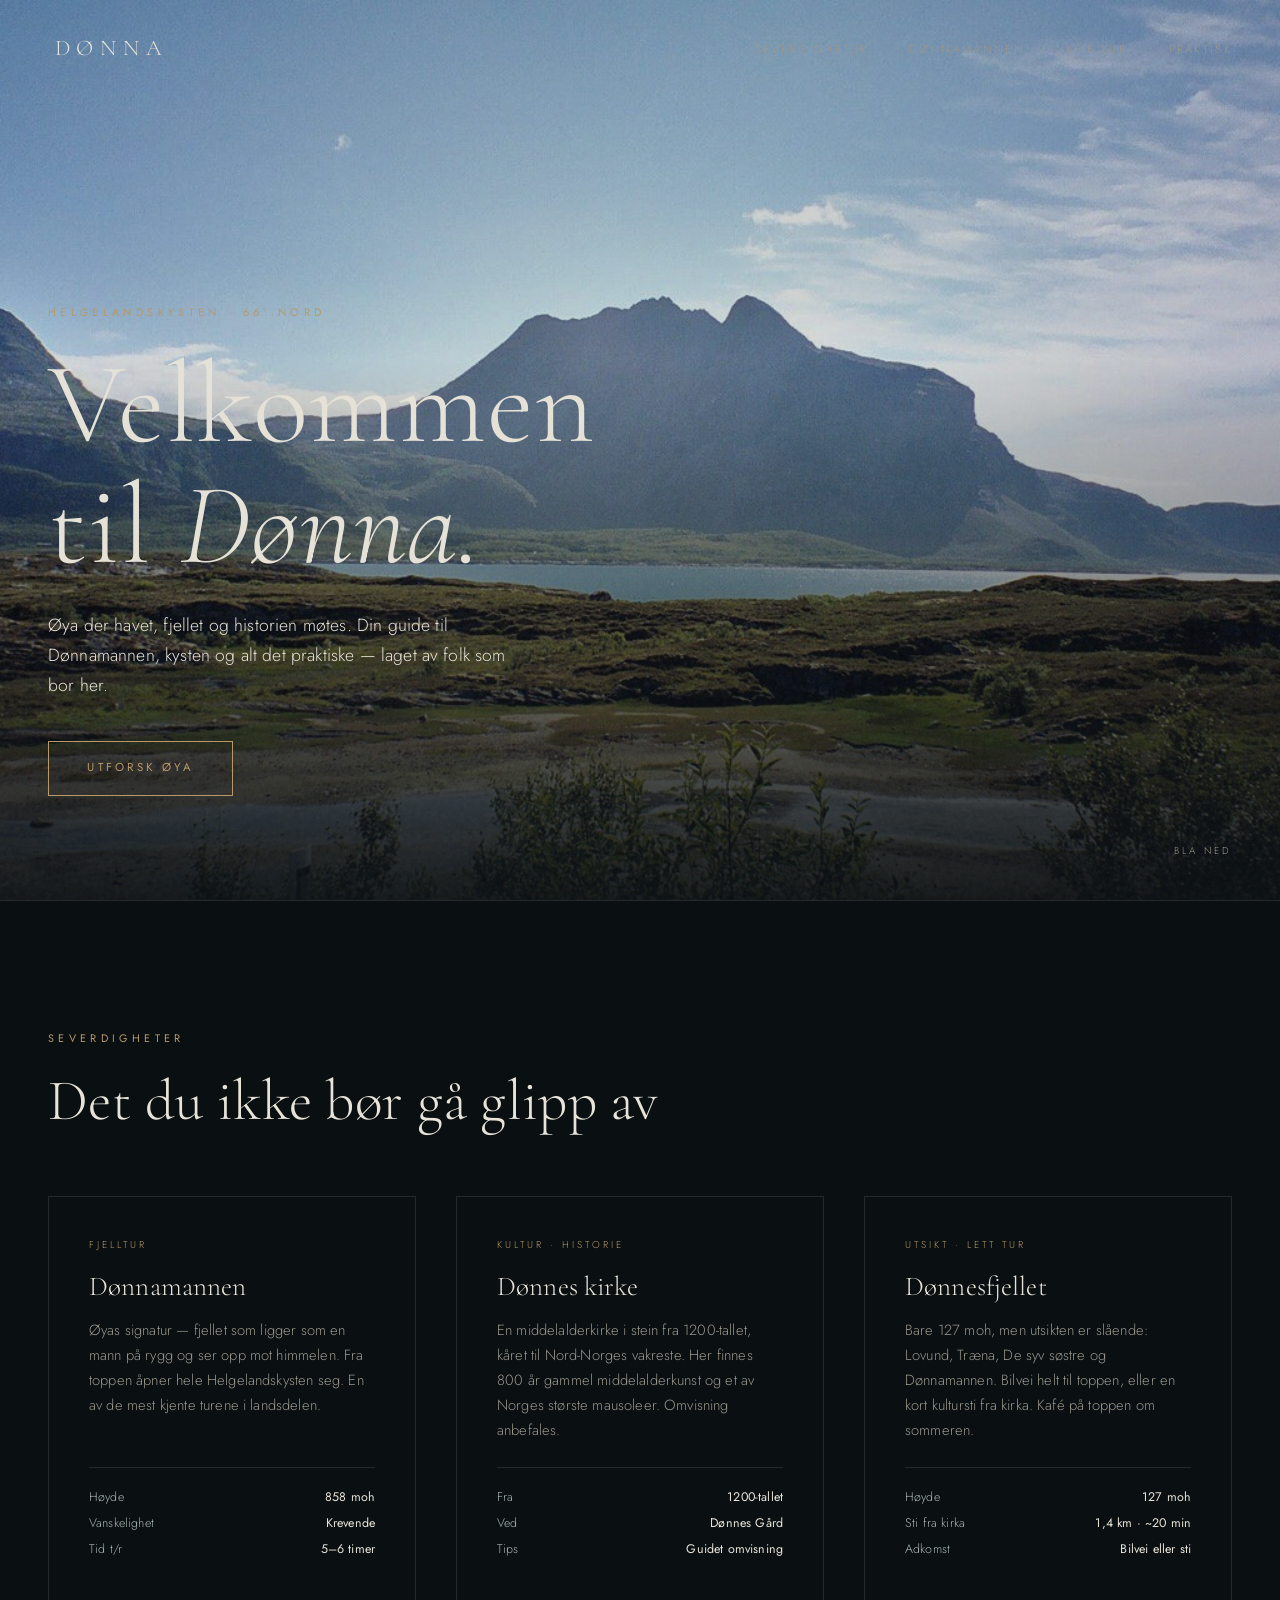
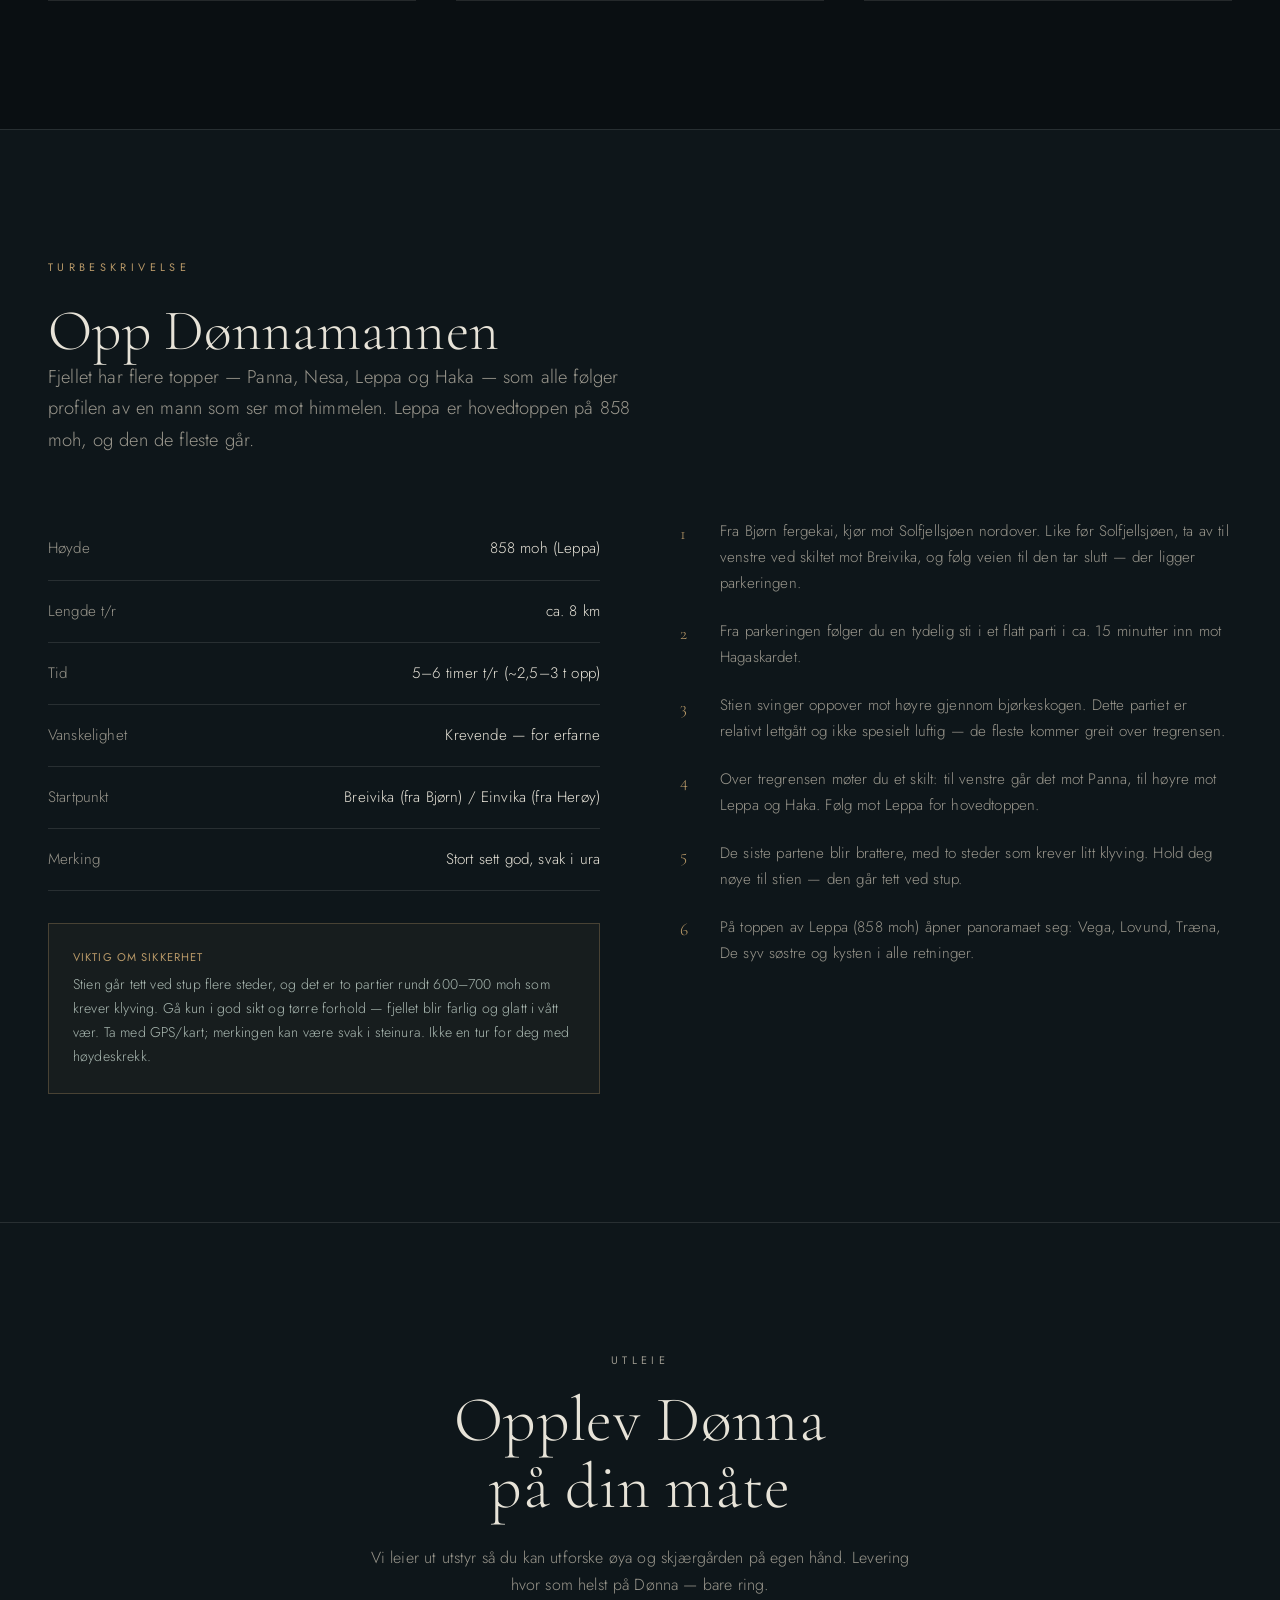
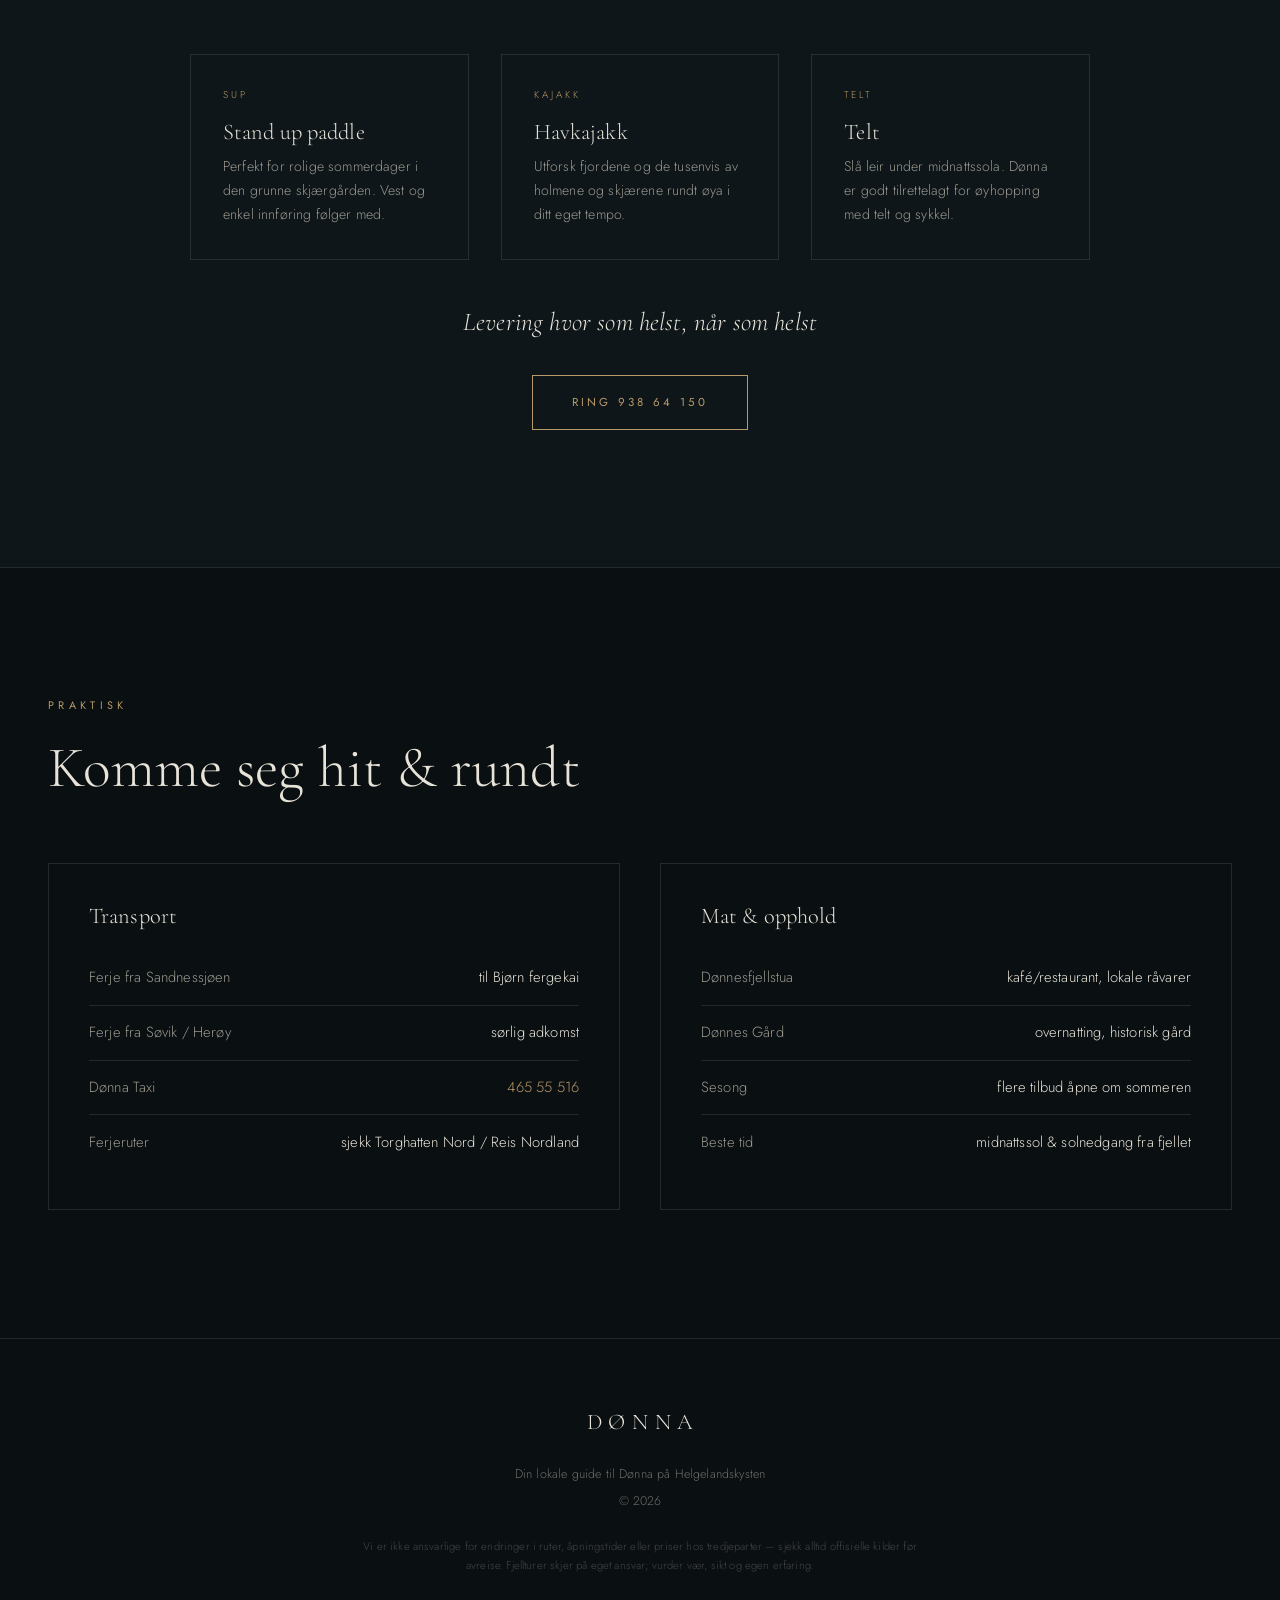
==== commit 72ac27c9: "mm" ====
--- a/index.html
+++ b/index.html
@@ -119,11 +119,16 @@
 
   /* SUP / rental */
   .rental{background:var(--deep);text-align:center}
-  .rental .wrap{max-width:720px}
+  .rental .wrap{max-width:900px}
   .rental h2{font-size:clamp(2.4rem,6vw,4rem);margin:.5rem 0 1.5rem}
-  .rental p{color:var(--bone-dim);margin-bottom:1rem}
-  .rental .price{font-family:var(--display);font-size:2rem;color:var(--bone);margin:2rem 0 1rem}
-  .rental .soon{font-size:.75rem;letter-spacing:.25em;text-transform:uppercase;color:var(--gold);margin-top:2.5rem}
+  .rental>.wrap>p{color:var(--bone-dim);margin-bottom:1rem;max-width:540px;margin-left:auto;margin-right:auto}
+  .rental .price{font-family:var(--display);font-size:1.6rem;color:var(--bone);margin:2.5rem 0 .5rem;font-style:italic}
+  .rental-items{display:grid;grid-template-columns:repeat(3,1fr);gap:2rem;margin:3.5rem 0 1rem;text-align:left}
+  .rental-item{border:1px solid var(--line);padding:2rem;transition:border-color .5s,transform .5s}
+  .rental-item:hover{border-color:rgba(184,153,104,.4);transform:translateY(-4px)}
+  .rental-item .ri-tag{font-size:.62rem;letter-spacing:.3em;text-transform:uppercase;color:var(--gold);display:block;margin-bottom:1rem}
+  .rental-item h3{font-size:1.4rem;margin-bottom:.7rem}
+  .rental-item p{font-size:.88rem;color:var(--bone-dim);margin:0}
 
   footer{padding:4rem 3rem;border-top:1px solid var(--line);text-align:center}
   footer .logo{display:inline-block;margin-bottom:1rem}
@@ -142,6 +147,7 @@
     .cards{grid-template-columns:1fr}
     .hike-grid{grid-template-columns:1fr;gap:3rem}
     .info-grid{grid-template-columns:1fr}
+    .rental-items{grid-template-columns:1fr}
     .scroll-hint{display:none}
   }
 </style>
@@ -252,16 +258,31 @@
   </div>
 </section>
 
-<!-- SUP rental -->
+<!-- Rental -->
 <section class="rental" id="sup">
   <div class="wrap reveal-up">
-    <p class="eyebrow">Aktivitet</p>
-    <h2>Leie SUP-brett</h2>
-    <p>Opplev Dønna fra sjøen. Vi leier ut stand up paddle-brett — perfekt for rolige sommerdager i skjærgården. Vest og enkel innføring følger med.</p>
-    <div class="price">Ta kontakt for pris &amp; tilgjengelighet</div>
-    <p>Send oss en melding, så finner vi en tid som passer.</p>
-    <a href="mailto:hei@visitdonna.no" class="btn" style="margin-top:1.5rem"><span>Send forespørsel</span></a>
-    <p class="soon">Kajakk kommer etter hvert</p>
+    <p class="eyebrow">Utleie</p>
+    <h2>Opplev Dønna<br>på din måte</h2>
+    <p>Vi leier ut utstyr så du kan utforske øya og skjærgården på egen hånd. Levering hvor som helst på Dønna — bare ring.</p>
+    <div class="rental-items">
+      <div class="rental-item">
+        <span class="ri-tag">SUP</span>
+        <h3>Stand up paddle</h3>
+        <p>Perfekt for rolige sommerdager i den grunne skjærgården. Vest og enkel innføring følger med.</p>
+      </div>
+      <div class="rental-item">
+        <span class="ri-tag">Kajakk</span>
+        <h3>Havkajakk</h3>
+        <p>Utforsk fjordene og de tusenvis av holmene og skjærene rundt øya i ditt eget tempo.</p>
+      </div>
+      <div class="rental-item">
+        <span class="ri-tag">Telt</span>
+        <h3>Telt</h3>
+        <p>Slå leir under midnattssola. Dønna er godt tilrettelagt for øyhopping med telt og sykkel.</p>
+      </div>
+    </div>
+    <div class="price">Levering hvor som helst, når som helst</div>
+    <a href="tel:004793864150" class="btn" style="margin-top:1.5rem"><span>Ring 938 64 150</span></a>
   </div>
 </section>
 
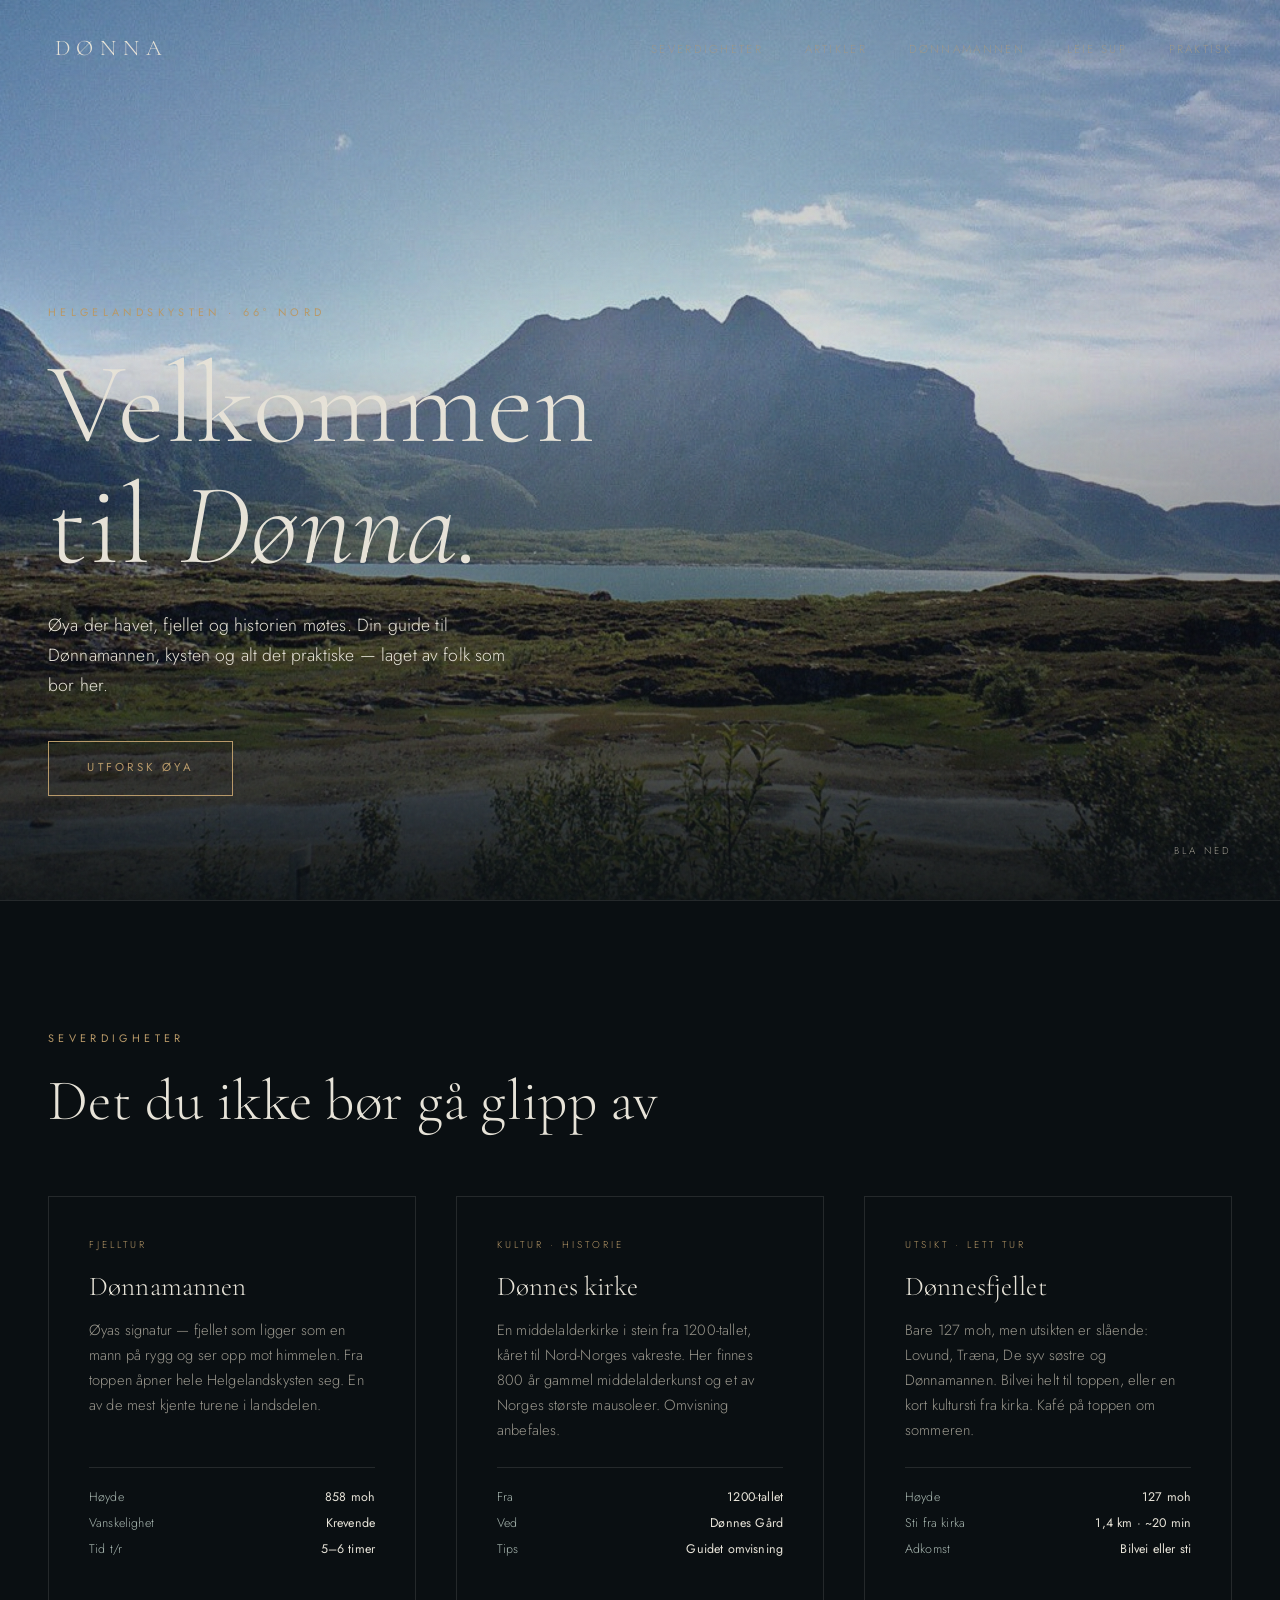
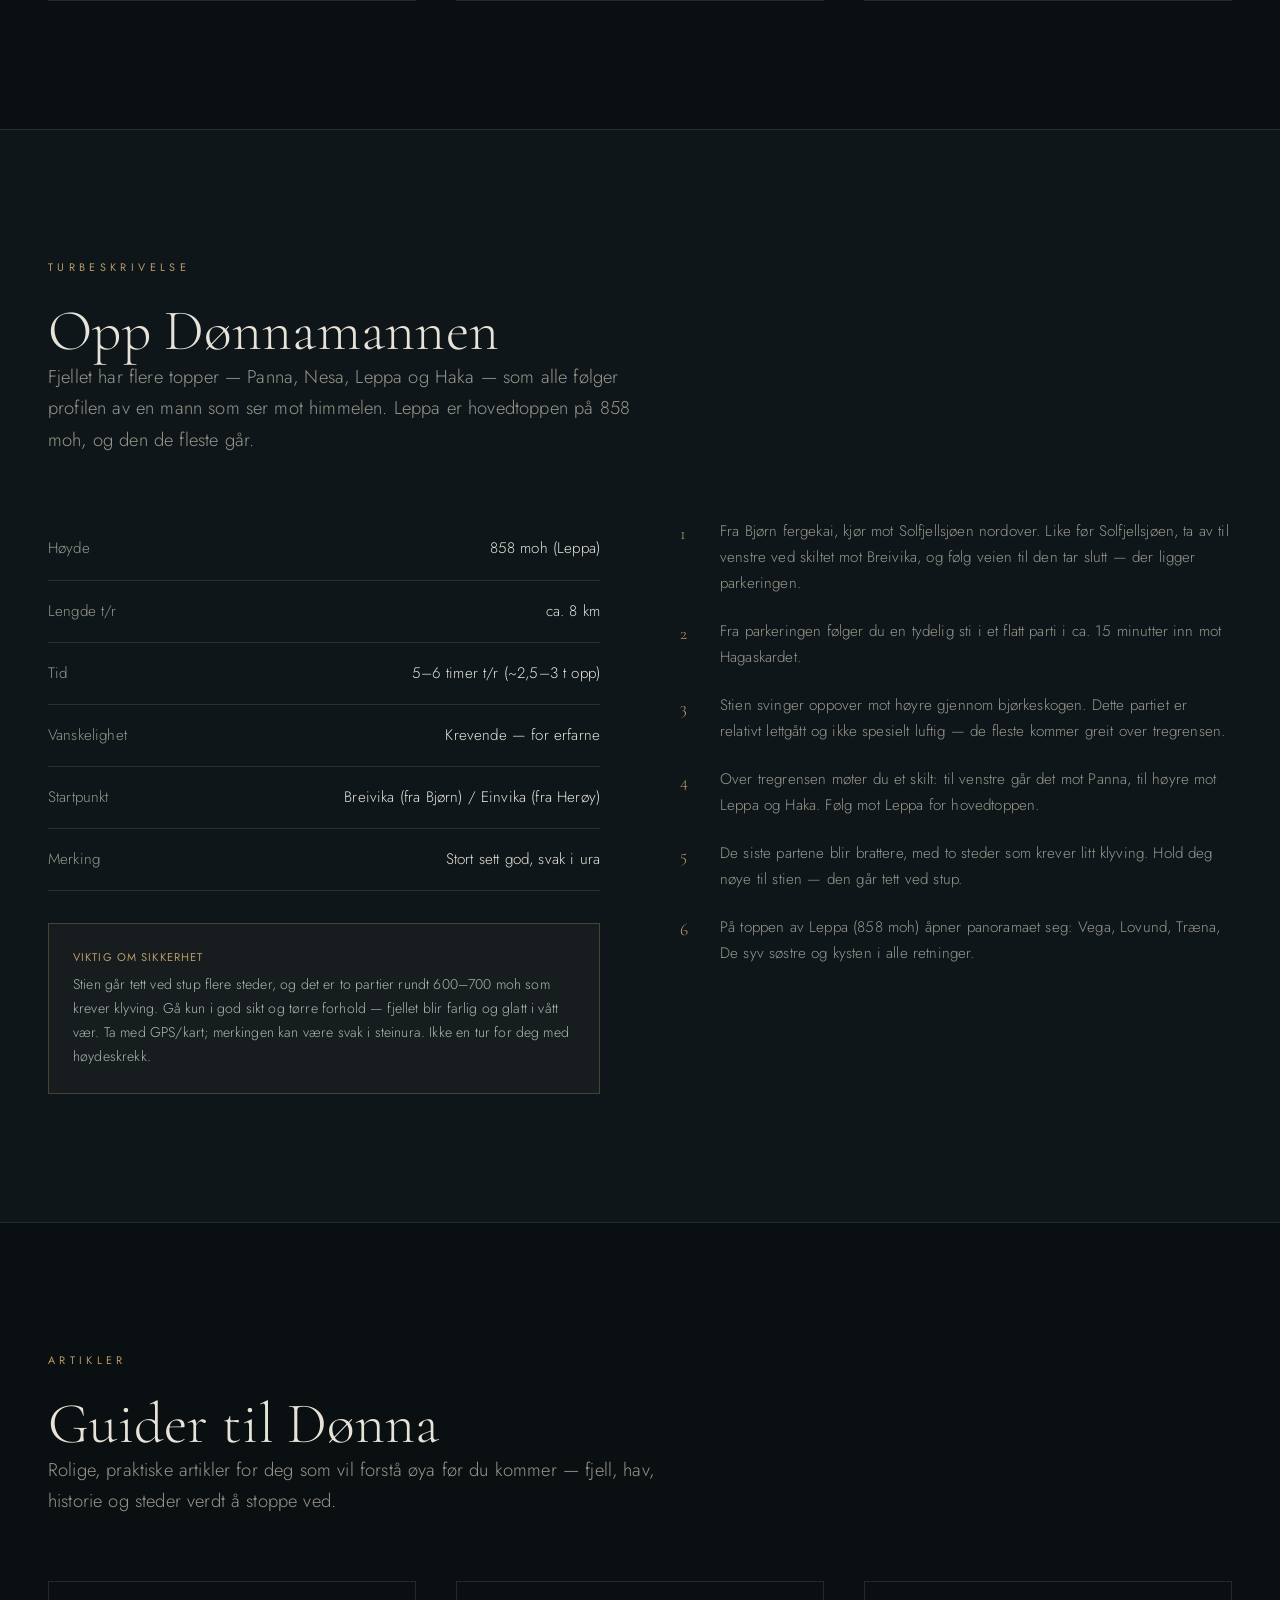
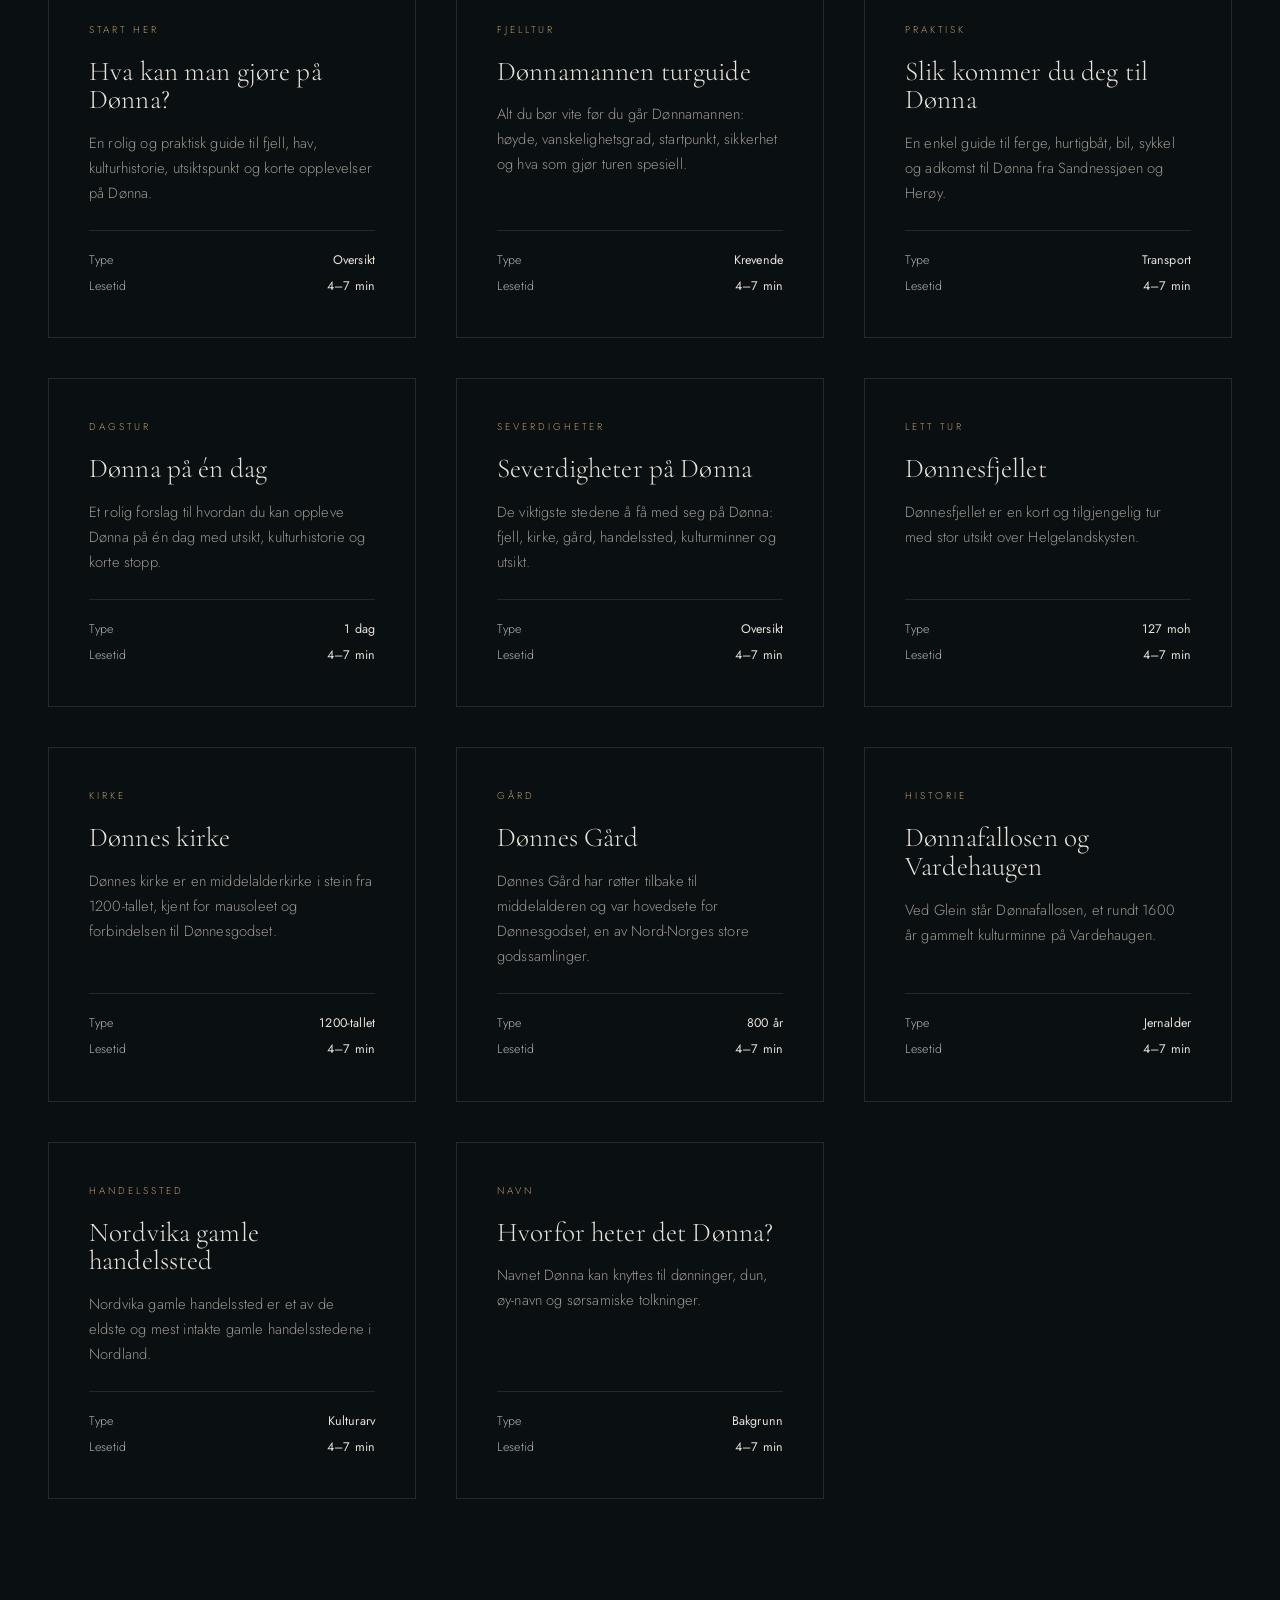
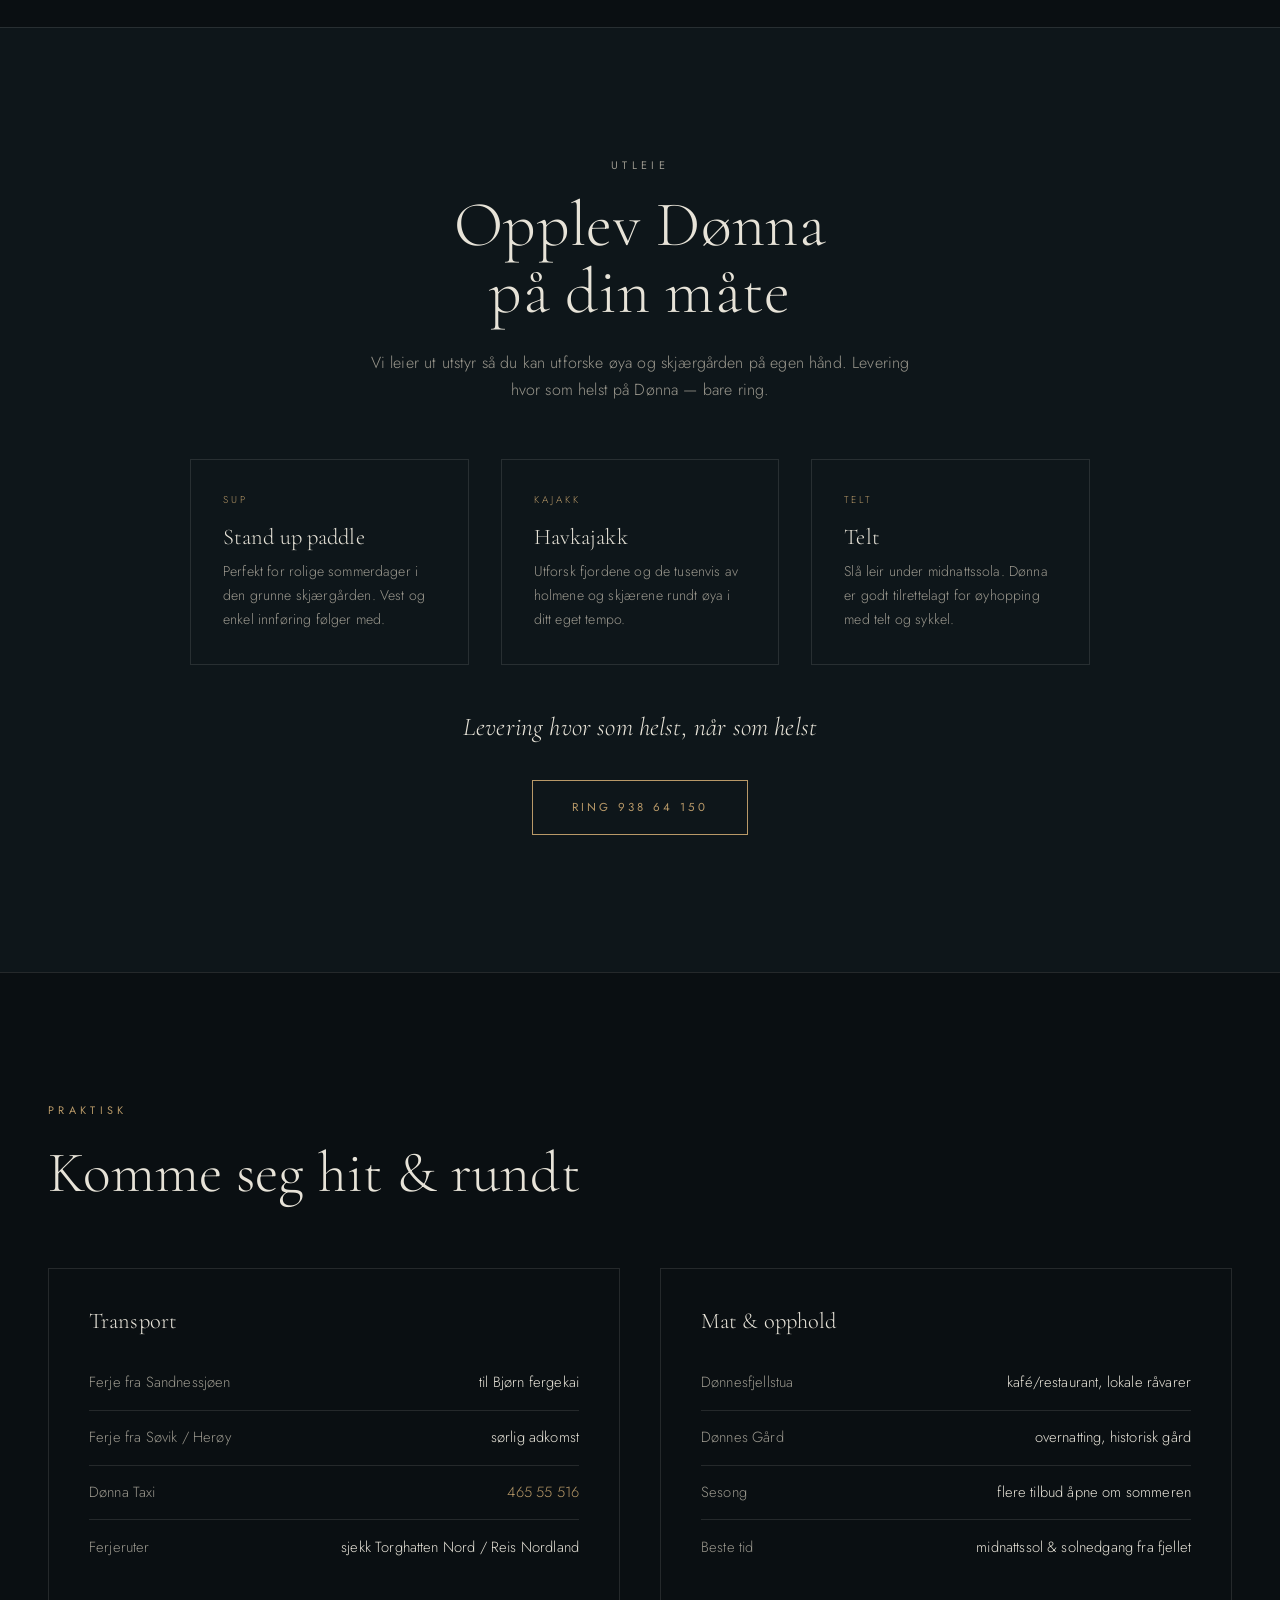
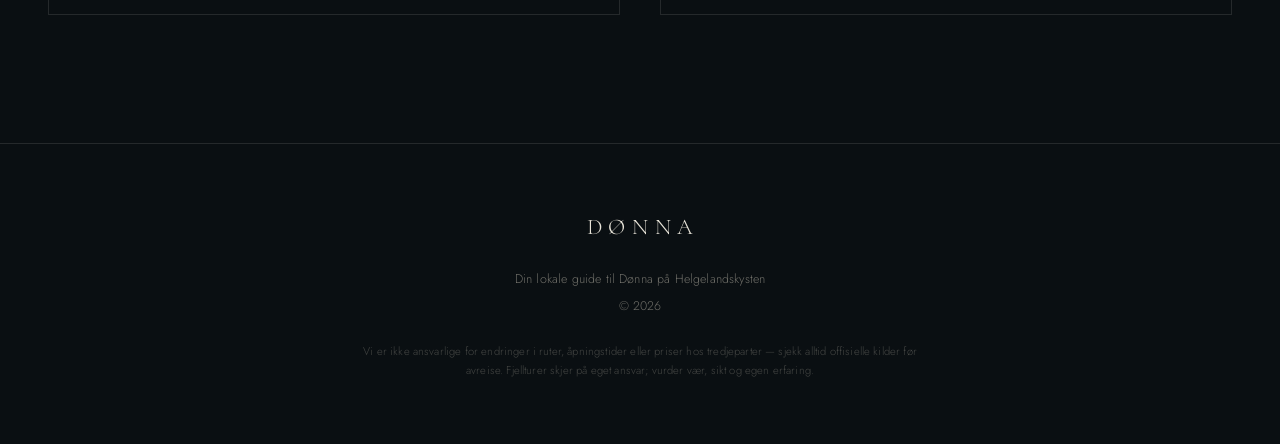
==== commit adb2d6c3: "cc" ====
--- a/index.html
+++ b/index.html
@@ -160,6 +160,7 @@
     <a href="#" class="logo">Dønna</a>
     <ul class="nav-links">
       <li><a href="#se">Severdigheter</a></li>
+      <li><a href="#artikler">Artikler</a></li>
       <li><a href="#donnamannen">Dønnamannen</a></li>
       <li><a href="#sup">Leie SUP</a></li>
       <li><a href="#praktisk">Praktisk</a></li>
@@ -258,6 +259,125 @@
   </div>
 </section>
 
+
+<!-- Articles -->
+<section id="artikler">
+  <div class="wrap">
+    <div class="sec-head reveal-up">
+      <p class="eyebrow">Artikler</p>
+      <h2>Guider til Dønna</h2>
+      <p class="lead">Rolige, praktiske artikler for deg som vil forstå øya før du kommer — fjell, hav, historie og steder verdt å stoppe ved.</p>
+    </div>
+    <div class="cards">
+      <a class="card reveal-up" href="artikler/hva-kan-man-gjore-pa-donna.html" style="text-decoration:none;color:inherit">
+        <span class="tag">Start her</span>
+        <h3>Hva kan man gjøre på Dønna?</h3>
+        <p>En rolig og praktisk guide til fjell, hav, kulturhistorie, utsiktspunkt og korte opplevelser på Dønna.</p>
+        <div class="meta">
+          <span><span>Type</span><b>Oversikt</b></span>
+          <span><span>Lesetid</span><b>4–7 min</b></span>
+        </div>
+      </a>
+      <a class="card reveal-up" href="artikler/donnamannen-turguide.html" style="text-decoration:none;color:inherit">
+        <span class="tag">Fjelltur</span>
+        <h3>Dønnamannen turguide</h3>
+        <p>Alt du bør vite før du går Dønnamannen: høyde, vanskelighetsgrad, startpunkt, sikkerhet og hva som gjør turen spesiell.</p>
+        <div class="meta">
+          <span><span>Type</span><b>Krevende</b></span>
+          <span><span>Lesetid</span><b>4–7 min</b></span>
+        </div>
+      </a>
+      <a class="card reveal-up" href="artikler/slik-kommer-du-deg-til-donna.html" style="text-decoration:none;color:inherit">
+        <span class="tag">Praktisk</span>
+        <h3>Slik kommer du deg til Dønna</h3>
+        <p>En enkel guide til ferge, hurtigbåt, bil, sykkel og adkomst til Dønna fra Sandnessjøen og Herøy.</p>
+        <div class="meta">
+          <span><span>Type</span><b>Transport</b></span>
+          <span><span>Lesetid</span><b>4–7 min</b></span>
+        </div>
+      </a>
+    </div>
+    <div class="cards" style="margin-top:2.5rem">
+      <a class="card reveal-up" href="artikler/donna-pa-en-dag.html" style="text-decoration:none;color:inherit">
+        <span class="tag">Dagstur</span>
+        <h3>Dønna på én dag</h3>
+        <p>Et rolig forslag til hvordan du kan oppleve Dønna på én dag med utsikt, kulturhistorie og korte stopp.</p>
+        <div class="meta">
+          <span><span>Type</span><b>1 dag</b></span>
+          <span><span>Lesetid</span><b>4–7 min</b></span>
+        </div>
+      </a>
+      <a class="card reveal-up" href="artikler/severdigheter-pa-donna.html" style="text-decoration:none;color:inherit">
+        <span class="tag">Severdigheter</span>
+        <h3>Severdigheter på Dønna</h3>
+        <p>De viktigste stedene å få med seg på Dønna: fjell, kirke, gård, handelssted, kulturminner og utsikt.</p>
+        <div class="meta">
+          <span><span>Type</span><b>Oversikt</b></span>
+          <span><span>Lesetid</span><b>4–7 min</b></span>
+        </div>
+      </a>
+      <a class="card reveal-up" href="artikler/donnesfjellet.html" style="text-decoration:none;color:inherit">
+        <span class="tag">Lett tur</span>
+        <h3>Dønnesfjellet</h3>
+        <p>Dønnesfjellet er en kort og tilgjengelig tur med stor utsikt over Helgelandskysten.</p>
+        <div class="meta">
+          <span><span>Type</span><b>127 moh</b></span>
+          <span><span>Lesetid</span><b>4–7 min</b></span>
+        </div>
+      </a>
+    </div>
+    <div class="cards" style="margin-top:2.5rem">
+      <a class="card reveal-up" href="artikler/donnes-kirke.html" style="text-decoration:none;color:inherit">
+        <span class="tag">Kirke</span>
+        <h3>Dønnes kirke</h3>
+        <p>Dønnes kirke er en middelalderkirke i stein fra 1200-tallet, kjent for mausoleet og forbindelsen til Dønnesgodset.</p>
+        <div class="meta">
+          <span><span>Type</span><b>1200-tallet</b></span>
+          <span><span>Lesetid</span><b>4–7 min</b></span>
+        </div>
+      </a>
+      <a class="card reveal-up" href="artikler/donnes-gard.html" style="text-decoration:none;color:inherit">
+        <span class="tag">Gård</span>
+        <h3>Dønnes Gård</h3>
+        <p>Dønnes Gård har røtter tilbake til middelalderen og var hovedsete for Dønnesgodset, en av Nord-Norges store godssamlinger.</p>
+        <div class="meta">
+          <span><span>Type</span><b>800 år</b></span>
+          <span><span>Lesetid</span><b>4–7 min</b></span>
+        </div>
+      </a>
+      <a class="card reveal-up" href="artikler/donnafallosen-vardehaugen.html" style="text-decoration:none;color:inherit">
+        <span class="tag">Historie</span>
+        <h3>Dønnafallosen og Vardehaugen</h3>
+        <p>Ved Glein står Dønnafallosen, et rundt 1600 år gammelt kulturminne på Vardehaugen.</p>
+        <div class="meta">
+          <span><span>Type</span><b>Jernalder</b></span>
+          <span><span>Lesetid</span><b>4–7 min</b></span>
+        </div>
+      </a>
+    </div>
+    <div class="cards" style="margin-top:2.5rem">
+      <a class="card reveal-up" href="artikler/nordvika-gamle-handelssted.html" style="text-decoration:none;color:inherit">
+        <span class="tag">Handelssted</span>
+        <h3>Nordvika gamle handelssted</h3>
+        <p>Nordvika gamle handelssted er et av de eldste og mest intakte gamle handelsstedene i Nordland.</p>
+        <div class="meta">
+          <span><span>Type</span><b>Kulturarv</b></span>
+          <span><span>Lesetid</span><b>4–7 min</b></span>
+        </div>
+      </a>
+      <a class="card reveal-up" href="artikler/hvorfor-heter-det-donna.html" style="text-decoration:none;color:inherit">
+        <span class="tag">Navn</span>
+        <h3>Hvorfor heter det Dønna?</h3>
+        <p>Navnet Dønna kan knyttes til dønninger, dun, øy-navn og sørsamiske tolkninger.</p>
+        <div class="meta">
+          <span><span>Type</span><b>Bakgrunn</b></span>
+          <span><span>Lesetid</span><b>4–7 min</b></span>
+        </div>
+      </a>
+    </div>
+  </div>
+</section>
+
 <!-- Rental -->
 <section class="rental" id="sup">
   <div class="wrap reveal-up">
@@ -282,7 +402,7 @@
       </div>
     </div>
     <div class="price">Levering hvor som helst, når som helst</div>
-    <a href="tel:004793864150" class="btn" style="margin-top:1.5rem"><span>Ring 938 64 150</span></a>
+    <a href="tel:+4793864150" class="btn" style="margin-top:1.5rem"><span>Ring 938 64 150</span></a>
   </div>
 </section>
 
@@ -298,7 +418,7 @@
         <h3>Transport</h3>
         <div class="info-row"><span>Ferje fra Sandnessjøen</span><span>til Bjørn fergekai</span></div>
         <div class="info-row"><span>Ferje fra Søvik / Herøy</span><span>sørlig adkomst</span></div>
-        <div class="info-row"><span>Dønna Taxi</span><a href="tel:004746555516">465 55 516</a></div>
+        <div class="info-row"><span>Dønna Taxi</span><a href="tel:+4746555516">465 55 516</a></div>
         <div class="info-row"><span>Ferjeruter</span><span>sjekk Torghatten Nord / Reis Nordland</span></div>
       </div>
       <div class="info-block reveal-up">
